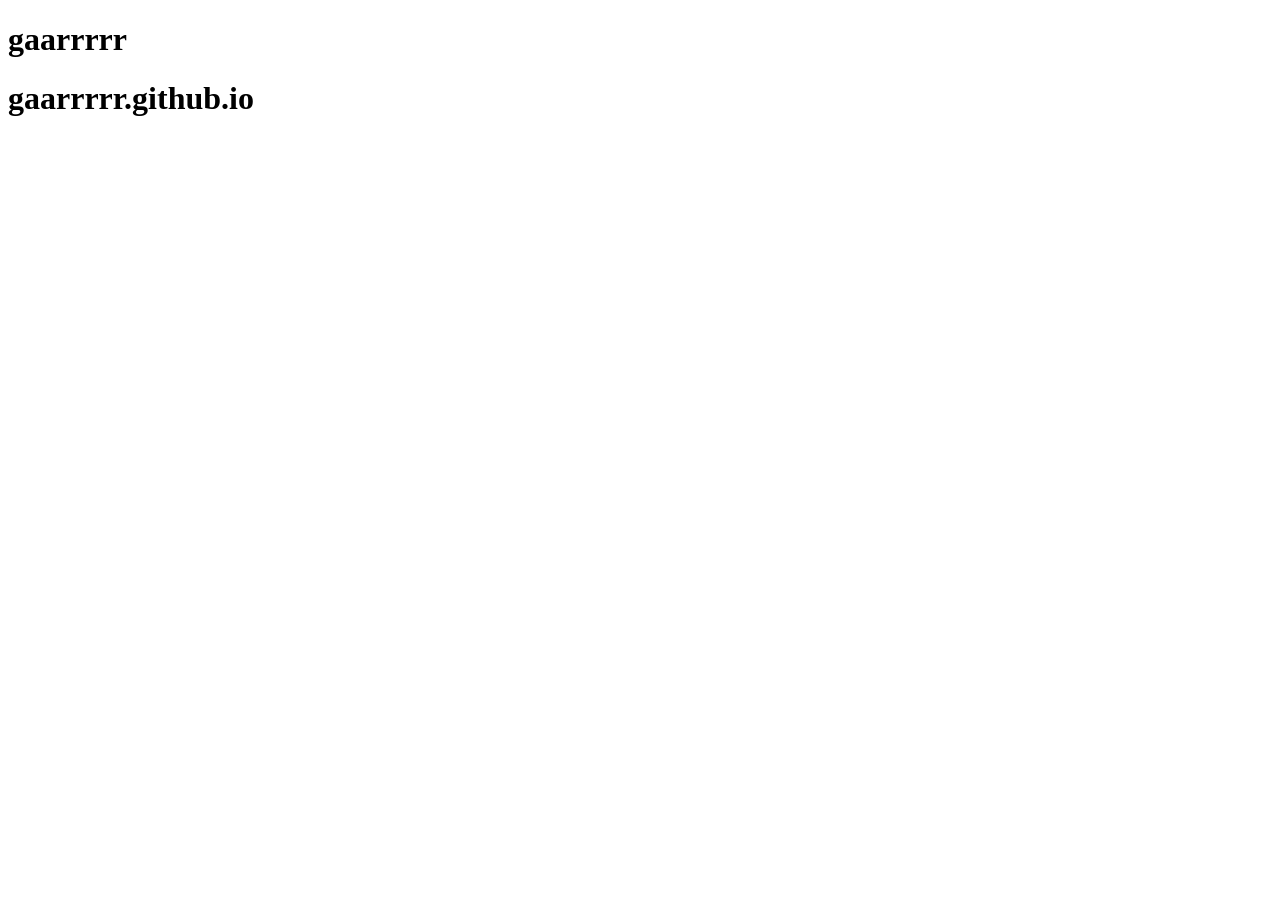
==== index.html @ 84e8e8a7 "First Commit" ====
<!DOCTYPE html>
<html lang="en">
<head>
    <meta charset="UTF-8">
    <meta name="viewport" content="width=device-width, initial-scale=1.0">
    <title>Document</title>
</head>
<body>
    <h1>gaarrrrr</h1>
    <h1>gaarrrrr.github.io</h1>
</body>
</html>
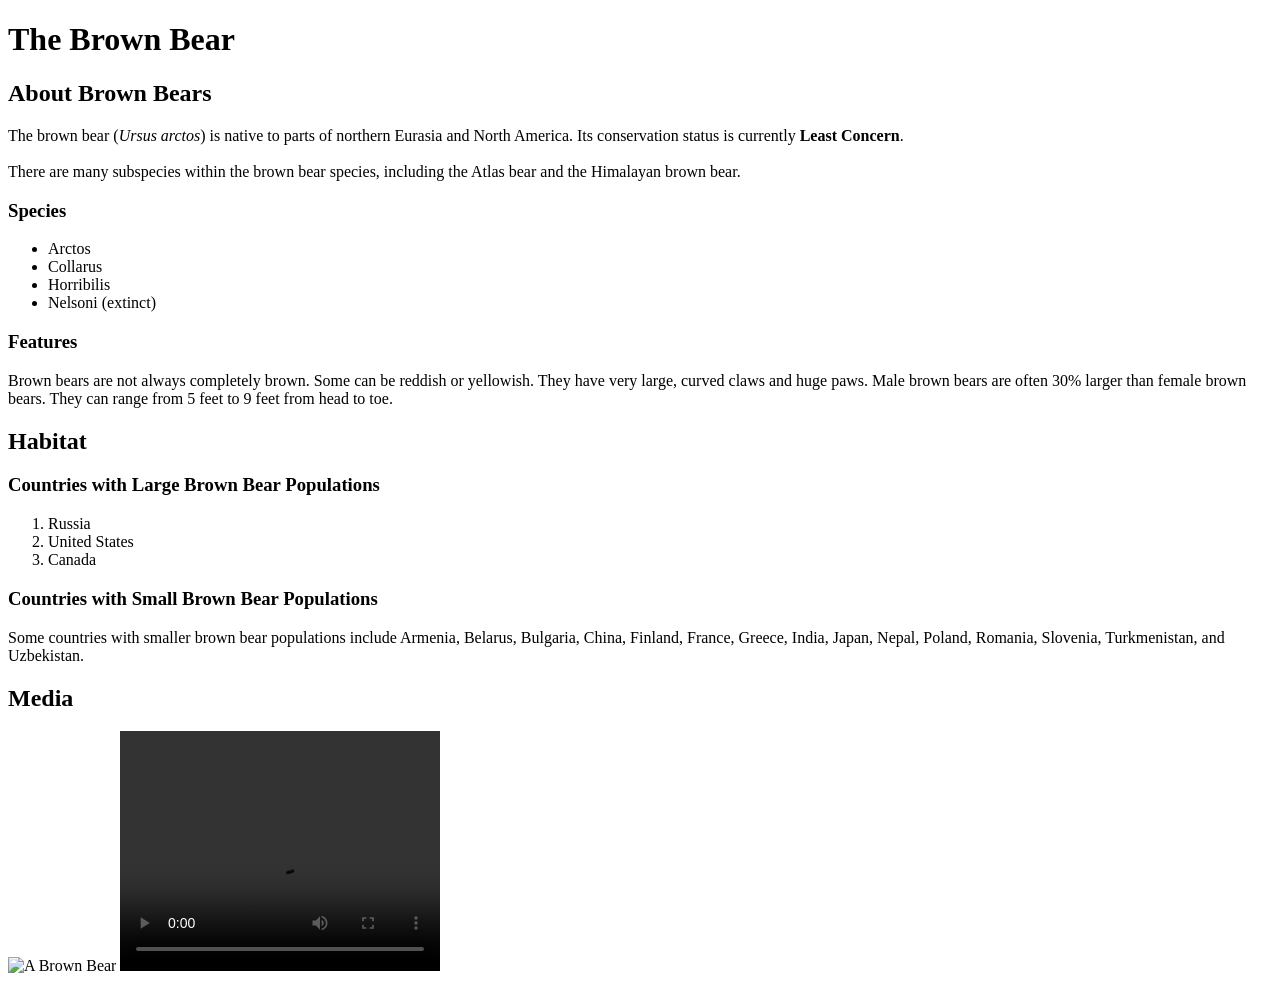
==== commit 22366f03: "Activity 1.1" ====
--- a/index.html
+++ b/index.html
@@ -6,7 +6,38 @@
     <title>Document</title>
 </head>
 <body>
-    <h1>gaarrrrr</h1>
-    <h1>gaarrrrr.github.io</h1>
+  <h1>The Brown Bear</h1>
+  <div id="introduction">
+    <h2>About Brown Bears</h2>
+    <p>The brown bear (<em>Ursus arctos</em>) is native to parts of northern Eurasia and North America. Its conservation status is currently <strong>Least Concern</strong>.<br /><br /> There are many subspecies within the brown bear species, including the Atlas bear and the Himalayan brown bear.</p>
+    <h3>Species</h3>
+    <ul>
+      <li>Arctos</li>
+      <li>Collarus</li>
+      <li>Horribilis</li>
+      <li>Nelsoni (extinct)</li>
+    </ul>
+    <h3>Features</h3>
+    <p>Brown bears are not always completely brown. Some can be reddish or yellowish. They have very large, curved claws and huge paws. Male brown bears are often 30% larger than female brown bears. They can range from 5 feet to 9 feet from head to toe.</p>
+  </div>
+  <div id="habitat">
+    <h2>Habitat</h2>
+    <h3>Countries with Large Brown Bear Populations</h3>
+    <ol>
+      <li>Russia</li>
+      <li>United States</li>
+      <li>Canada</li>
+    </ol>
+    <h3>Countries with Small Brown Bear Populations</h3>
+    <p>Some countries with smaller brown bear populations include Armenia, Belarus, Bulgaria, China, Finland, France, Greece, India, Japan, Nepal, Poland, Romania, Slovenia, Turkmenistan, and Uzbekistan.</p>
+  </div>
+  <div id="media">
+    <h2>Media</h2>
+    <img src="https://content.codecademy.com/courses/web-101/web101-image_brownbear.jpg" alt="A Brown Bear"/>
+    <video src="https://content.codecademy.com/courses/freelance-1/unit-1/lesson-2/htmlcss1-vid_brown-bear.mp4" width="320" height="240" controls>
+    Video not supported
+    </video>
+  </div>
 </body>
+
 </html>
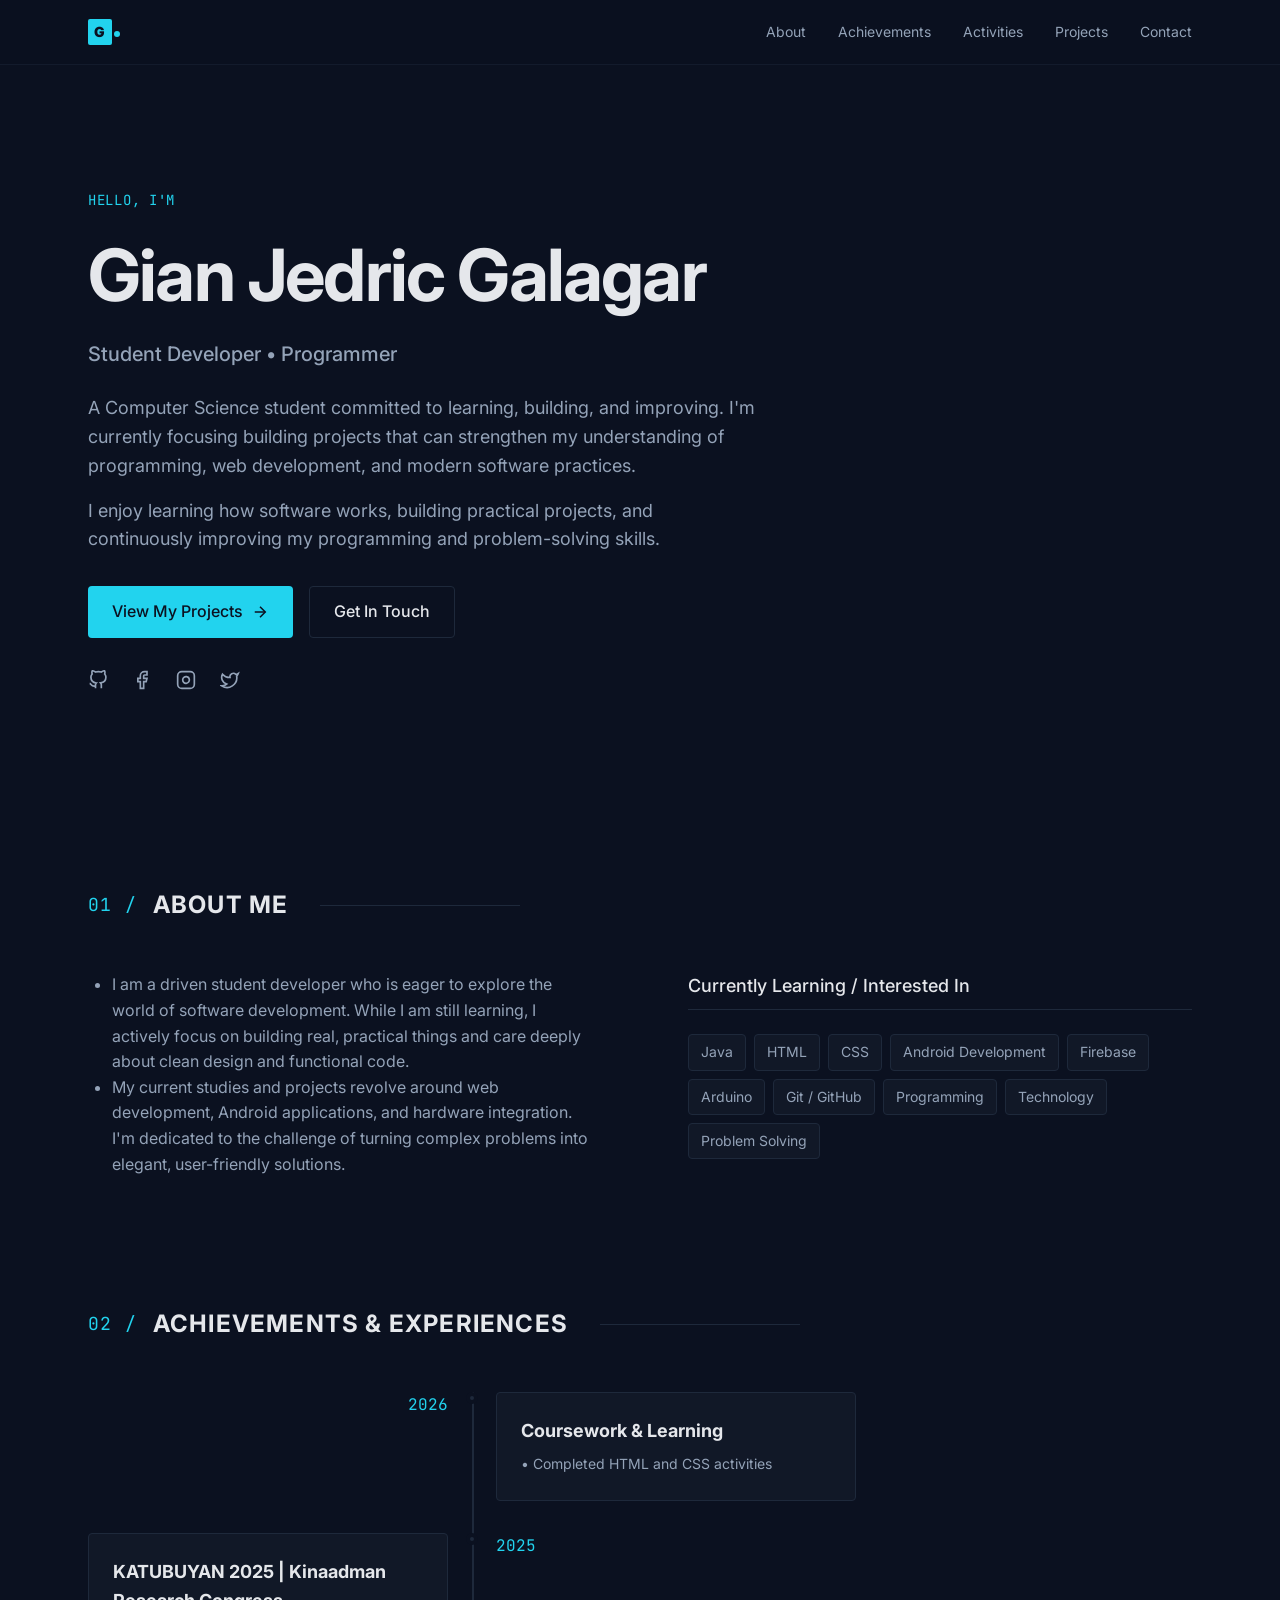
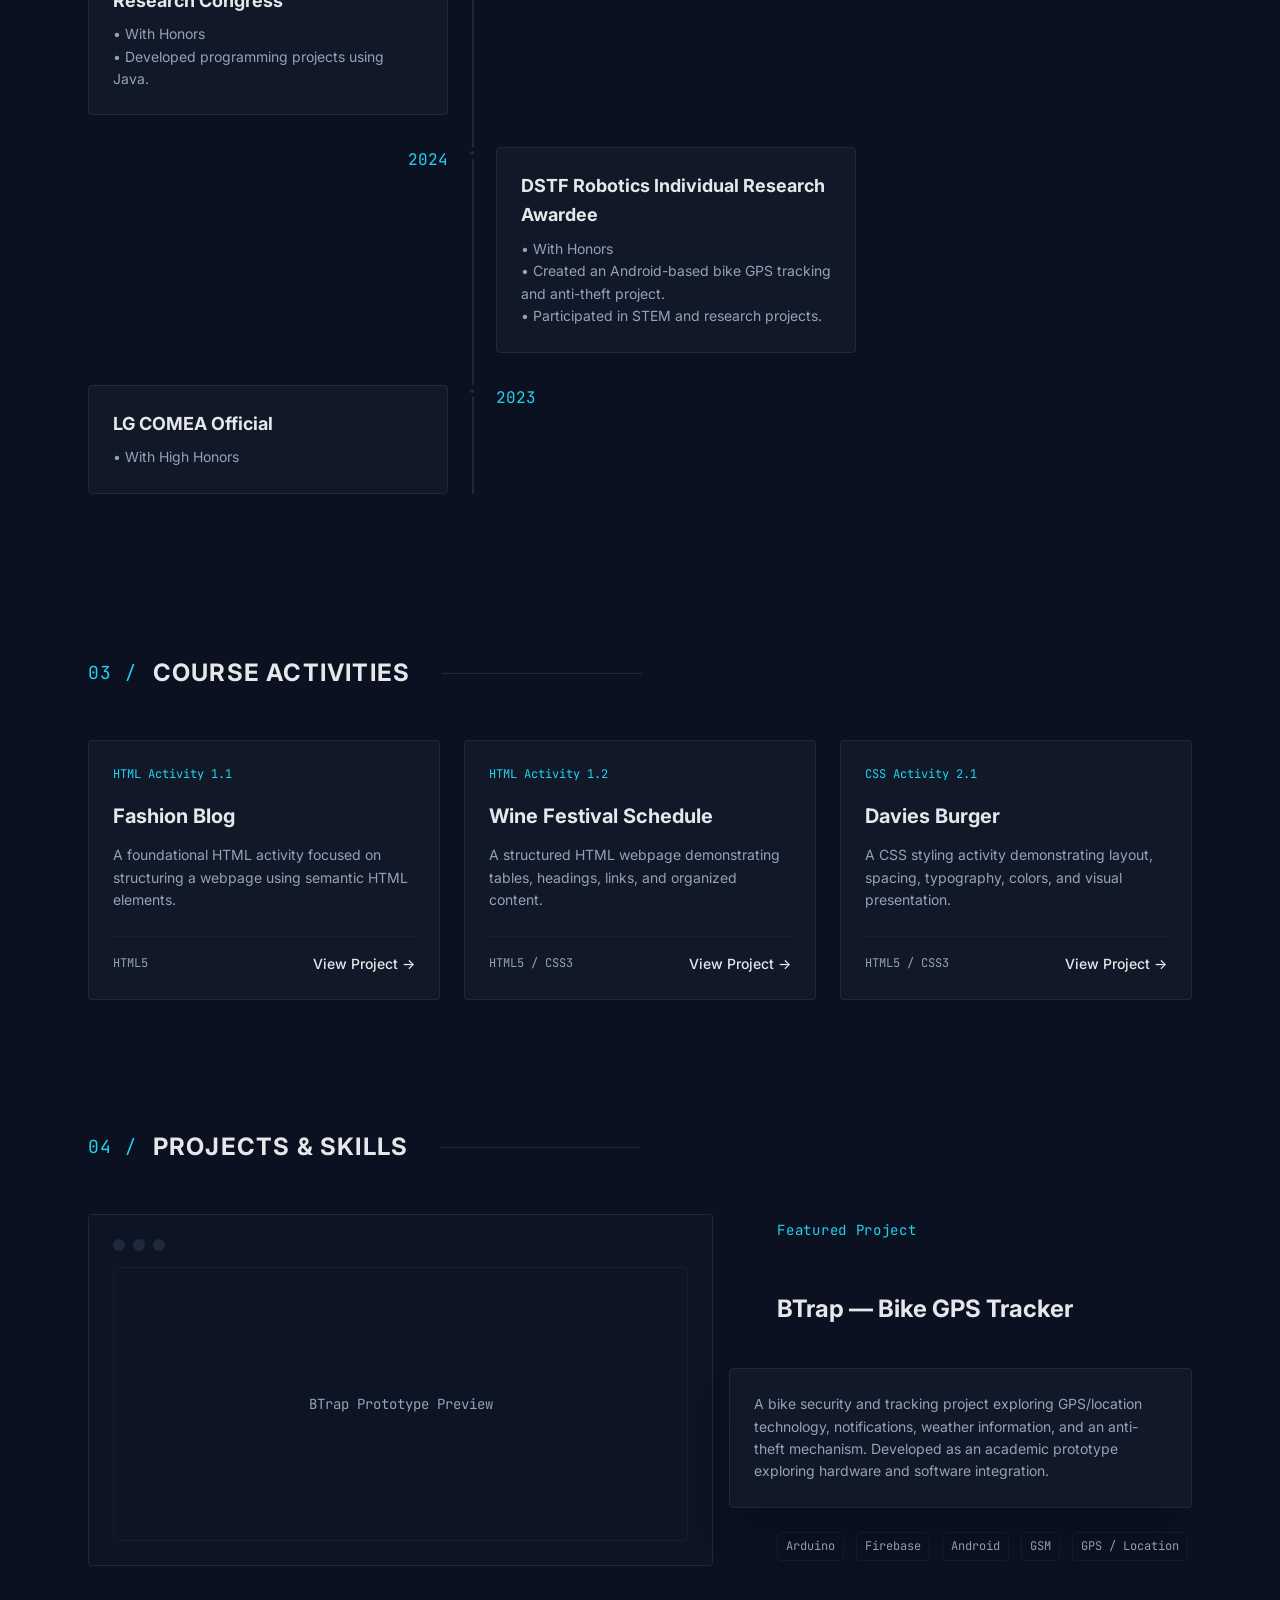
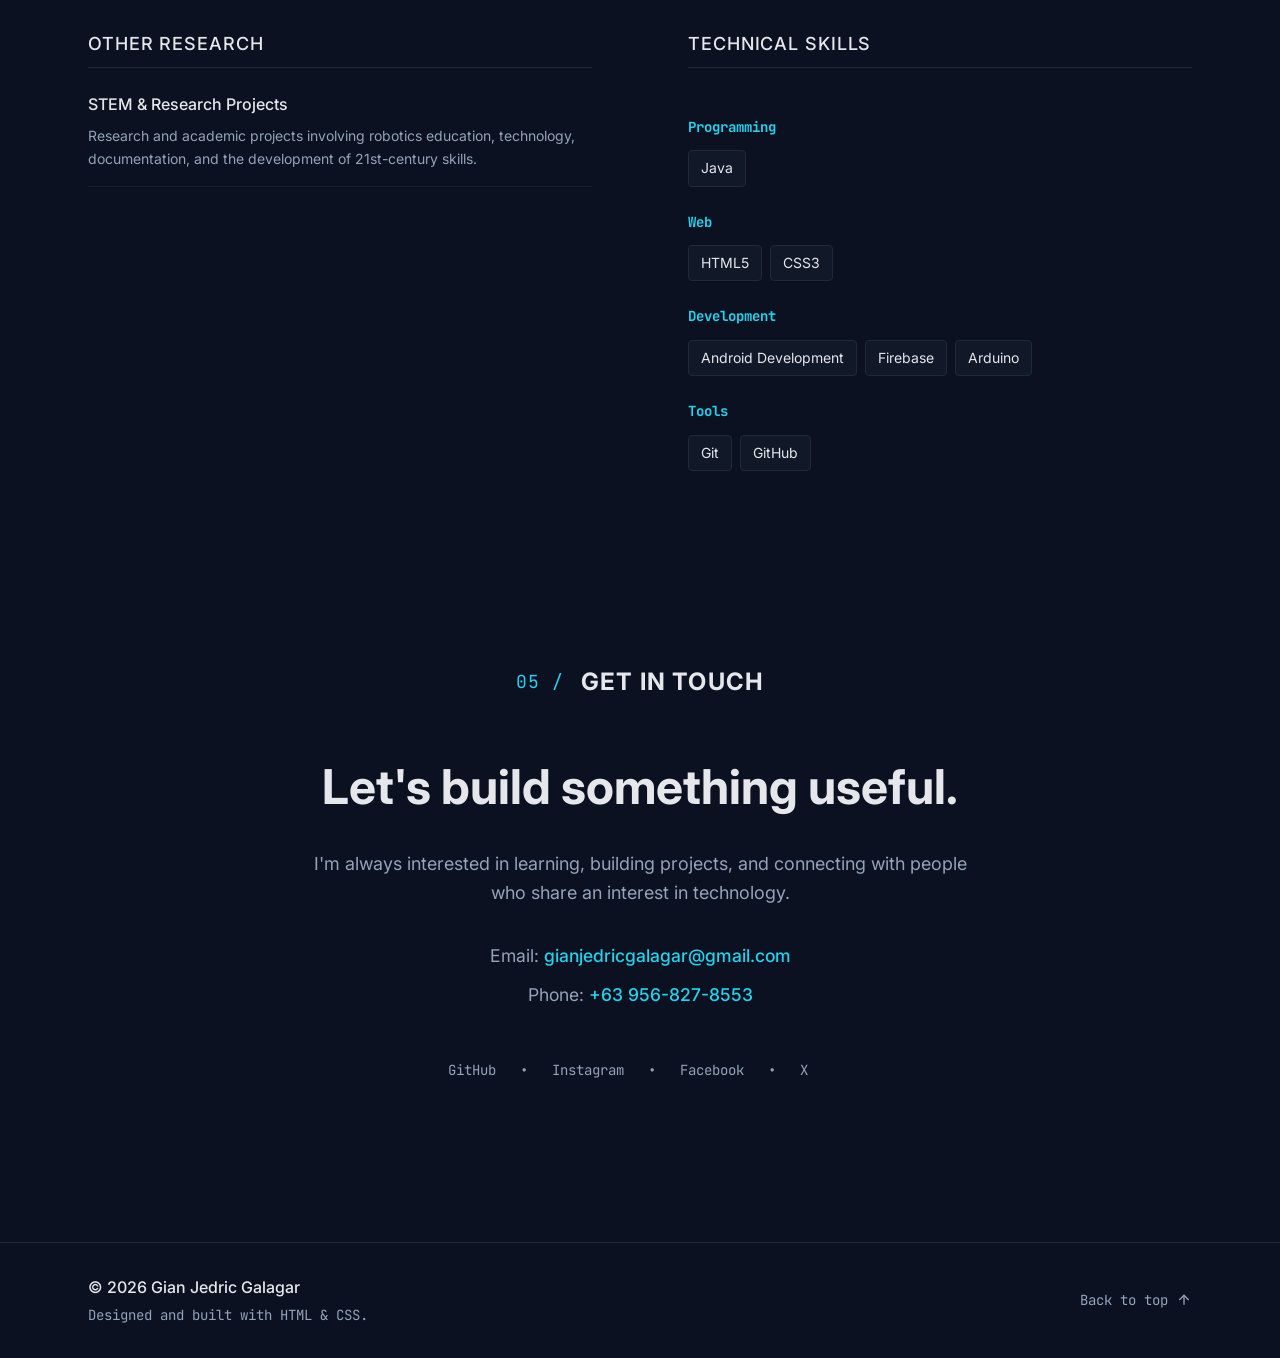
==== commit 24b0cf22: "Adjustments for the Portfolio" ====
--- a/index.html
+++ b/index.html
@@ -1,43 +1,282 @@
 <!DOCTYPE html>
 <html lang="en">
 <head>
-    <meta charset="UTF-8">
-    <meta name="viewport" content="width=device-width, initial-scale=1.0">
-    <title>Document</title>
+  <meta charset="UTF-8">
+  <meta name="viewport" content="width=device-width, initial-scale=1.0">
+  <title>Gian Jedric Galagar | Developer Portfolio</title>
+  <link rel="preconnect" href="https://fonts.googleapis.com">
+  <link rel="preconnect" href="https://fonts.gstatic.com" crossorigin>
+  <link href="https://fonts.googleapis.com/css2?family=Inter:wght@400;500;600;700&family=JetBrains+Mono:wght@400;500&display=swap" rel="stylesheet">
+  <link rel="stylesheet" href="style.css">
 </head>
 <body>
-  <h1>The Brown Bear</h1>
-  <div id="introduction">
-    <h2>About Brown Bears</h2>
-    <p>The brown bear (<em>Ursus arctos</em>) is native to parts of northern Eurasia and North America. Its conservation status is currently <strong>Least Concern</strong>.<br /><br /> There are many subspecies within the brown bear species, including the Atlas bear and the Himalayan brown bear.</p>
-    <h3>Species</h3>
-    <ul>
-      <li>Arctos</li>
-      <li>Collarus</li>
-      <li>Horribilis</li>
-      <li>Nelsoni (extinct)</li>
-    </ul>
-    <h3>Features</h3>
-    <p>Brown bears are not always completely brown. Some can be reddish or yellowish. They have very large, curved claws and huge paws. Male brown bears are often 30% larger than female brown bears. They can range from 5 feet to 9 feet from head to toe.</p>
-  </div>
-  <div id="habitat">
-    <h2>Habitat</h2>
-    <h3>Countries with Large Brown Bear Populations</h3>
-    <ol>
-      <li>Russia</li>
-      <li>United States</li>
-      <li>Canada</li>
-    </ol>
-    <h3>Countries with Small Brown Bear Populations</h3>
-    <p>Some countries with smaller brown bear populations include Armenia, Belarus, Bulgaria, China, Finland, France, Greece, India, Japan, Nepal, Poland, Romania, Slovenia, Turkmenistan, and Uzbekistan.</p>
-  </div>
-  <div id="media">
-    <h2>Media</h2>
-    <img src="https://content.codecademy.com/courses/web-101/web101-image_brownbear.jpg" alt="A Brown Bear"/>
-    <video src="https://content.codecademy.com/courses/freelance-1/unit-1/lesson-2/htmlcss1-vid_brown-bear.mp4" width="320" height="240" controls>
-    Video not supported
-    </video>
-  </div>
+
+  <!-- Navigation -->
+  <header class="navbar">
+    <div class="container nav-container">
+      <a href="#" class="logo">
+        <span class="logo-g">G</span>
+        <span class="logo-dot"></span>
+      </a>
+      
+      <nav class="desktop-nav">
+        <a href="#about">About</a>
+        <a href="#achievements">Achievements</a>
+        <a href="#activities">Activities</a>
+        <a href="#projects">Projects</a>
+        <a href="#contact">Contact</a>
+      </nav>
+
+      <button class="mobile-toggle" aria-label="Toggle Menu">
+        <svg width="24" height="24" viewBox="0 0 24 24" fill="none" stroke="currentColor" stroke-width="2" stroke-linecap="round" stroke-linejoin="round"><line x1="4" y1="12" x2="20" y2="12"></line><line x1="4" y1="6" x2="20" y2="6"></line><line x1="4" y1="18" x2="20" y2="18"></line></svg>
+      </button>
+    </div>
+  </header>
+
+  <main class="container main-content">
+    
+    <!-- Hero Section -->
+    <section id="hero" class="hero">
+      <div class="hero-content">
+        <p class="accent-label">HELLO, I'M</p>
+        <h1 class="hero-title">Gian Jedric Galagar</h1>
+        <h2 class="hero-subtitle">Student Developer • Programmer</h2>
+        
+        <div class="hero-text">
+          <p>A Computer Science student committed to learning, building, and improving. I'm currently focusing building projects that can strengthen my understanding of programming, web development, and modern software practices.</p>
+          <p>I enjoy learning how software works, building practical projects, and continuously improving my programming and problem-solving skills.</p>
+        </div>
+        
+        <div class="hero-actions">
+          <a href="#projects" class="btn btn-primary">
+            View My Projects
+            <svg width="18" height="18" viewBox="0 0 24 24" fill="none" stroke="currentColor" stroke-width="2"><line x1="5" y1="12" x2="19" y2="12"></line><polyline points="12 5 19 12 12 19"></polyline></svg>
+          </a>
+          <a href="#contact" class="btn btn-secondary">Get In Touch</a>
+        </div>
+
+        <div class="social-links">
+          <a href="https://github.com/gaarrrrr" target="_blank" aria-label="GitHub"><svg width="20" height="20" viewBox="0 0 24 24" fill="none" stroke="currentColor" stroke-width="2"><path d="M9 19c-5 1.5-5-2.5-7-3m14 6v-3.87a3.37 3.37 0 0 0-.94-2.61c3.14-.35 6.44-1.54 6.44-7A5.44 5.44 0 0 0 20 4.77 5.07 5.07 0 0 0 19.91 1S18.73.65 16 2.48a13.38 13.38 0 0 0-7 0C6.27.65 5.09 1 5.09 1A5.07 5.07 0 0 0 5 4.77a5.44 5.44 0 0 0-1.5 3.78c0 5.42 3.3 6.61 6.44 7A3.37 3.37 0 0 0 9 18.13V22"></path></svg></a>
+          <a href="https://www.facebook.com/Gagar0817/" target="_blank" aria-label="Facebook"><svg width="20" height="20" viewBox="0 0 24 24" fill="none" stroke="currentColor" stroke-width="2"><path d="M18 2h-3a5 5 0 0 0-5 5v3H7v4h3v8h4v-8h3l1-4h-4V7a1 1 0 0 1 1-1h3z"></path></svg></a>
+          <a href="https://www.instagram.com/gi.koipof/" target="_blank" aria-label="Instagram"><svg width="20" height="20" viewBox="0 0 24 24" fill="none" stroke="currentColor" stroke-width="2"><rect x="2" y="2" width="20" height="20" rx="5" ry="5"></rect><path d="M16 11.37A4 4 0 1 1 12.63 8 4 4 0 0 1 16 11.37z"></path><line x1="17.5" y1="6.5" x2="17.51" y2="6.5"></line></svg></a>
+          <a href="https://x.com/gi_koipof" target="_blank" aria-label="X (Twitter)"><svg width="20" height="20" viewBox="0 0 24 24" fill="none" stroke="currentColor" stroke-width="2"><path d="M22 4s-.7 2.1-2 3.4c1.6 10-9.4 17.3-18 11.6 2.2.1 4.4-.6 6-2C3 15.5.5 9.6 3 5c2.2 2.6 5.6 4.1 9 4-.9-4.2 4-6.6 7-3.8 1.1 0 3-1.2 3-1.2z"></path></svg></a>
+        </div>
+      </div>
+    </section>
+
+    <!-- About Me -->
+    <section id="about" class="section">
+      <div class="section-header">
+        <h2><span class="section-num">01 /</span> ABOUT ME</h2>
+        <div class="section-line"></div>
+      </div>
+      
+      <div class="about-grid">
+        <div class="about-text">
+          <ul>
+            <li>I am a driven student developer who is eager to explore the world of software development. While I am still learning, I actively focus on building real, practical things and care deeply about clean design and functional code.</li>
+            <li>My current studies and projects revolve around web development, Android applications, and hardware integration. I'm dedicated to the challenge of turning complex problems into elegant, user-friendly solutions.</li>
+          </ul>
+        </div>
+        
+        <div class="about-skills">
+          <h3>Currently Learning / Interested In</h3>
+          <div class="tags-container">
+            <span class="tag">Java</span>
+            <span class="tag">HTML</span>
+            <span class="tag">CSS</span>
+            <span class="tag">Android Development</span>
+            <span class="tag">Firebase</span>
+            <span class="tag">Arduino</span>
+            <span class="tag">Git / GitHub</span>
+            <span class="tag">Programming</span>
+            <span class="tag">Technology</span>
+            <span class="tag">Problem Solving</span>
+          </div>
+        </div>
+      </div>
+    </section>
+
+    <!-- Achievements & Experiences -->
+    <section id="achievements" class="section">
+      <div class="section-header">
+        <h2><span class="section-num">02 /</span> ACHIEVEMENTS & EXPERIENCES</h2>
+        <div class="section-line"></div>
+      </div>
+
+      <div class="timeline">
+        <div class="timeline-item">
+          <div class="timeline-year">2026</div>
+          <div class="timeline-marker"></div>
+          <div class="timeline-content">
+            <span class="mobile-year">2026</span>
+            <h3>Coursework & Learning</h3>
+            <p>• Completed HTML and CSS activities</p>
+          </div>
+        </div>
+        <div class="timeline-item">
+          <div class="timeline-year">2025</div>
+          <div class="timeline-marker"></div>
+          <div class="timeline-content">
+            <span class="mobile-year">2025</span>
+            <h3>KATUBUYAN 2025 | Kinaadman Research Congress</h3>
+            <p>• With Honors<br>• Developed programming projects using Java.</p>
+          </div>
+        </div>
+        <div class="timeline-item">
+          <div class="timeline-year">2024</div>
+          <div class="timeline-marker"></div>
+          <div class="timeline-content">
+            <span class="mobile-year">2024</span>
+            <h3>DSTF Robotics Individual Research Awardee</h3>
+            <p>• With Honors<br>• Created an Android-based bike GPS tracking and anti-theft project.<br>• Participated in STEM and research projects.</p>
+          </div>
+        </div>
+        <div class="timeline-item">
+          <div class="timeline-year">2023</div>
+          <div class="timeline-marker"></div>
+          <div class="timeline-content">
+            <span class="mobile-year">2023</span>
+            <h3>LG COMEA Official</h3>
+            <p>• With High Honors</p>
+          </div>
+        </div>
+      </div>
+    </section>
+
+    <!-- Course Activities -->
+    <section id="activities" class="section">
+      <div class="section-header">
+        <h2><span class="section-num">03 /</span> COURSE ACTIVITIES</h2>
+        <div class="section-line"></div>
+      </div>
+
+      <div class="activities-grid">
+        <a href="https://gaarrrrr.github.io/Prelim/Activity1.1/index.html" target="_blank" class="card activity-card">
+          <div class="card-number">HTML Activity 1.1</div>
+          <h3 class="card-title">Fashion Blog <svg width="18" height="18" viewBox="0 0 24 24" fill="none" stroke="currentColor" stroke-width="2"><line x1="7" y1="17" x2="17" y2="7"></line><polyline points="7 7 17 7 17 17"></polyline></svg></h3>
+          <p class="card-desc">A foundational HTML activity focused on structuring a webpage using semantic HTML elements.</p>
+          <div class="card-footer">
+            <span class="tech-label">HTML5</span>
+            <span class="view-link">View Project →</span>
+          </div>
+        </a>
+        <a href="https://gaarrrrr.github.io/Activity1.1/Wine/" target="_blank" class="card activity-card">
+          <div class="card-number">HTML Activity 1.2</div>
+          <h3 class="card-title">Wine Festival Schedule <svg width="18" height="18" viewBox="0 0 24 24" fill="none" stroke="currentColor" stroke-width="2"><line x1="7" y1="17" x2="17" y2="7"></line><polyline points="7 7 17 7 17 17"></polyline></svg></h3>
+          <p class="card-desc">A structured HTML webpage demonstrating tables, headings, links, and organized content.</p>
+          <div class="card-footer">
+            <span class="tech-label">HTML5 / CSS3</span>
+            <span class="view-link">View Project →</span>
+          </div>
+        </a>
+        <a href="https://gaarrrrr.github.io/Activity2.1/Davies-Burger/" target="_blank" class="card activity-card">
+          <div class="card-number">CSS Activity 2.1</div>
+          <h3 class="card-title">Davies Burger <svg width="18" height="18" viewBox="0 0 24 24" fill="none" stroke="currentColor" stroke-width="2"><line x1="7" y1="17" x2="17" y2="7"></line><polyline points="7 7 17 7 17 17"></polyline></svg></h3>
+          <p class="card-desc">A CSS styling activity demonstrating layout, spacing, typography, colors, and visual presentation.</p>
+          <div class="card-footer">
+            <span class="tech-label">HTML5 / CSS3</span>
+            <span class="view-link">View Project →</span>
+          </div>
+        </a>
+      </div>
+    </section>
+
+    <!-- Projects & Skills -->
+    <section id="projects" class="section">
+      <div class="section-header">
+        <h2><span class="section-num">04 /</span> PROJECTS & SKILLS</h2>
+        <div class="section-line"></div>
+      </div>
+
+      <div class="featured-project">
+        <div class="featured-preview">
+          <div class="wireframe">
+            <div class="dots"><div class="dot"></div><div class="dot"></div><div class="dot"></div></div>
+            <div class="wireframe-content">BTrap Prototype Preview</div>
+          </div>
+        </div>
+        <div class="featured-info">
+          <p class="accent-label">Featured Project</p>
+          <h3 class="featured-title">BTrap — Bike GPS Tracker</h3>
+          <div class="featured-desc">
+            <p>A bike security and tracking project exploring GPS/location technology, notifications, weather information, and an anti-theft mechanism. Developed as an academic prototype exploring hardware and software integration.</p>
+          </div>
+          <div class="tech-tags">
+            <span class="tech-tag">Arduino</span>
+            <span class="tech-tag">Firebase</span>
+            <span class="tech-tag">Android</span>
+            <span class="tech-tag">GSM</span>
+            <span class="tech-tag">GPS / Location</span>
+          </div>
+        </div>
+      </div>
+
+      <div class="split-section">
+        <div class="other-research">
+          <h3>Other Research</h3>
+          <a href="#" class="research-link">
+            <h4>STEM & Research Projects <svg width="16" height="16" viewBox="0 0 24 24" fill="none" stroke="currentColor" stroke-width="2"><line x1="7" y1="17" x2="17" y2="7"></line><polyline points="7 7 17 7 17 17"></polyline></svg></h4>
+            <p>Research and academic projects involving robotics education, technology, documentation, and the development of 21st-century skills.</p>
+          </a>
+        </div>
+        
+        <div class="technical-skills">
+          <h3 class="skills-heading">TECHNICAL SKILLS</h3>
+          <div class="skill-category">
+            <h4>Programming</h4>
+            <div class="tags-container"><span class="tag">Java</span></div>
+          </div>
+          <div class="skill-category">
+            <h4>Web</h4>
+            <div class="tags-container"><span class="tag">HTML5</span><span class="tag">CSS3</span></div>
+          </div>
+          <div class="skill-category">
+            <h4>Development</h4>
+            <div class="tags-container"><span class="tag">Android Development</span><span class="tag">Firebase</span><span class="tag">Arduino</span></div>
+          </div>
+          <div class="skill-category">
+            <h4>Tools</h4>
+            <div class="tags-container"><span class="tag">Git</span><span class="tag">GitHub</span></div>
+          </div>
+        </div>
+      </div>
+    </section>
+
+    <!-- Contact -->
+    <section id="contact" class="section contact-section">
+      <div class="section-header center">
+        <h2><span class="section-num">05 /</span> GET IN TOUCH</h2>
+      </div>
+      <h2 class="contact-title">Let's build something useful.</h2>
+      <p class="contact-desc">I'm always interested in learning, building projects, and connecting with people who share an interest in technology.</p>
+      
+      <div class="contact-details" style="margin: 20px 0; text-align: center; font-size: 1.1rem; line-height: 1.8;">
+        <p>Email: <a style="color: var(--accent); text-decoration: none;">gianjedricgalagar@gmail.com</a></p>
+        <p>Phone: <a style="color: var(--accent); text-decoration: none;">+63 956-827-8553</a></p>
+      </div>
+      
+      <div class="contact-links">
+        <a href="https://github.com/gaarrrrr" target="_blank" >GitHub</a> <span>•</span>
+        <a href="https://www.instagram.com/gi.koipof/" target="_blank" >Instagram</a> <span>•</span>
+        <a href="https://www.facebook.com/Gagar0817/" target="_blank">Facebook</a> <span>•</span>
+        <a href="https://x.com/gi_koipof/" target="_blank" >X</a> <span></span>
+      </div>
+    </section>
+  </main>
+
+  <footer class="footer">
+    <div class="container footer-container">
+      <div class="footer-copy">
+        <p class="copy-primary">© 2026 Gian Jedric Galagar</p>
+        <p class="copy-secondary">Designed and built with HTML & CSS.</p>
+      </div>
+      <a href="#" class="back-to-top">
+        Back to top
+        <svg width="16" height="16" viewBox="0 0 24 24" fill="none" stroke="currentColor" stroke-width="2"><line x1="7" y1="17" x2="17" y2="7"></line><polyline points="7 7 17 7 17 17"></polyline></svg>
+      </a>
+    </div>
+  </footer>
+
 </body>
-
 </html>
--- a/style.css
+++ b/style.css
@@ -0,0 +1,825 @@
+:root {
+  --bg: #0B1120;
+  --fg: #E5E7EB;
+  --card: #111827;
+  --muted: #111827;
+  --muted-fg: #94A3B8;
+  --accent: #22D3EE;
+  --accent-hover: #38BDF8;
+  --border: #1E293B;
+  
+  --font-sans: 'Inter', system-ui, -apple-system, sans-serif;
+  --font-mono: 'JetBrains Mono', ui-monospace, monospace;
+}
+
+/* Reset & Base Styles */
+* {
+  margin: 0;
+  padding: 0;
+  box-sizing: border-box;
+}
+
+html {
+  scroll-behavior: smooth;
+}
+
+body {
+  background-color: var(--bg);
+  color: var(--fg);
+  font-family: var(--font-sans);
+  line-height: 1.6;
+  -webkit-font-smoothing: antialiased;
+}
+
+a {
+  text-decoration: none;
+  color: inherit;
+  transition: all 0.2s ease;
+}
+
+ul {
+  list-style-type: disc;
+  margin-left: 1.5rem;
+}
+
+/* Layout Container */
+.container {
+  max-width: 1152px; /* ~72rem */
+  margin: 0 auto;
+  padding: 0 1.5rem;
+}
+
+/* Navigation */
+.navbar {
+  position: fixed;
+  top: 0;
+  width: 100%;
+  z-index: 50;
+  background-color: rgba(11, 17, 32, 0.9);
+  backdrop-filter: blur(4px);
+  border-bottom: 1px solid rgba(30, 41, 59, 0.5);
+}
+
+.nav-container {
+  height: 4rem;
+  display: flex;
+  align-items: center;
+  justify-content: space-between;
+}
+
+.logo {
+  display: flex;
+  align-items: baseline;
+  gap: 2px;
+}
+
+.logo-g {
+  background-color: var(--accent);
+  color: var(--bg);
+  padding: 2px 6px;
+  border-radius: 2px;
+  font-weight: 900;
+  font-size: 0.875rem;
+  text-transform: uppercase;
+  letter-spacing: 0.05em;
+  transition: transform 0.2s;
+}
+
+.logo:hover .logo-g {
+  transform: rotate(-6deg);
+}
+
+.logo-dot {
+  width: 6px;
+  height: 6px;
+  background-color: var(--accent);
+  border-radius: 50%;
+  margin-bottom: 4px;
+}
+
+.desktop-nav {
+  display: none;
+  gap: 2rem;
+}
+
+.desktop-nav a {
+  font-size: 0.875rem;
+  color: var(--muted-fg);
+}
+
+.desktop-nav a:hover {
+  color: var(--accent);
+}
+
+.mobile-toggle {
+  background: none;
+  border: none;
+  color: var(--muted-fg);
+  cursor: pointer;
+  display: block;
+}
+
+/* Main Content Spacing */
+.main-content {
+  padding-top: 8rem;
+  padding-bottom: 6rem;
+  display: flex;
+  flex-direction: column;
+  gap: 8rem;
+}
+
+/* Typography */
+.accent-label {
+  color: var(--accent);
+  font-family: var(--font-mono);
+  font-size: 0.875rem;
+  letter-spacing: 0.05em;
+  margin-bottom: 1.5rem;
+}
+
+/* Hero Section */
+.hero {
+  min-height: 70vh;
+  display: flex;
+  flex-direction: column;
+  justify-content: center;
+}
+
+.hero-content {
+  max-width: 48rem;
+}
+
+.hero-title {
+  font-size: 3rem;
+  font-weight: 700;
+  line-height: 1.1;
+  letter-spacing: -0.025em;
+  margin-bottom: 1.5rem;
+}
+
+.hero-subtitle {
+  font-size: 1.25rem;
+  color: var(--muted-fg);
+  font-weight: 500;
+  margin-bottom: 1.5rem;
+}
+
+.hero-text {
+  color: var(--muted-fg);
+  font-size: 1.125rem;
+  max-width: 42rem;
+  margin-bottom: 2rem;
+}
+
+.hero-text p {
+  margin-bottom: 1rem;
+}
+
+/* Buttons */
+.hero-actions {
+  display: flex;
+  flex-wrap: wrap;
+  gap: 1rem;
+  margin-bottom: 2rem;
+}
+
+.btn {
+  display: inline-flex;
+  align-items: center;
+  gap: 0.5rem;
+  padding: 0.75rem 1.5rem;
+  border-radius: 0.25rem;
+  font-weight: 500;
+  font-size: 1rem;
+  cursor: pointer;
+}
+
+.btn-primary {
+  background-color: var(--accent);
+  color: var(--bg);
+}
+
+.btn-primary:hover {
+  background-color: var(--accent-hover);
+}
+
+.btn-secondary {
+  background-color: transparent;
+  color: var(--fg);
+  border: 1px solid var(--border);
+}
+
+.btn-secondary:hover {
+  border-color: var(--accent);
+  color: var(--accent);
+}
+
+.social-links {
+  display: flex;
+  gap: 1.5rem;
+  color: var(--muted-fg);
+}
+
+.social-links a:hover {
+  color: var(--accent);
+}
+
+/* Sections */
+.section {
+  scroll-margin-top: 6rem;
+}
+
+.section-header {
+  display: flex;
+  align-items: center;
+  gap: 1rem;
+  margin-bottom: 3rem;
+}
+
+.section-header h2 {
+  font-size: 1.5rem;
+  font-weight: 700;
+  text-transform: uppercase;
+  letter-spacing: 0.05em;
+  display: flex;
+  align-items: center;
+  gap: 1rem;
+}
+
+.section-num {
+  font-family: var(--font-mono);
+  color: var(--accent);
+  font-size: 1.125rem;
+  font-weight: 400;
+}
+
+.section-line {
+  flex-grow: 1;
+  height: 1px;
+  background-color: var(--border);
+  max-width: 200px;
+  margin-left: 1rem;
+}
+
+.section-header.center {
+  justify-content: center;
+}
+
+/* About Grid */
+.about-grid {
+  display: grid;
+  gap: 3rem;
+}
+
+.about-text {
+  color: var(--muted-fg);
+}
+
+.about-skills h3 {
+  font-size: 1.125rem;
+  font-weight: 500;
+  border-bottom: 1px solid var(--border);
+  padding-bottom: 0.5rem;
+  margin-bottom: 1.5rem;
+}
+
+.tags-container {
+  display: flex;
+  flex-wrap: wrap;
+  gap: 0.5rem;
+}
+
+.tag {
+  padding: 0.375rem 0.75rem;
+  font-size: 0.875rem;
+  background-color: var(--card);
+  border: 1px solid var(--border);
+  border-radius: 0.25rem;
+  color: var(--muted-fg);
+}
+
+/* Timeline */
+.timeline {
+  max-width: 48rem;
+  position: relative;
+}
+
+.timeline::before {
+  content: '';
+  position: absolute;
+  top: 0;
+  bottom: 0;
+  left: 1.25rem;
+  width: 2px;
+  background-color: var(--border);
+}
+
+.timeline-item {
+  position: relative;
+  display: flex;
+  flex-direction: column;
+  gap: 1.5rem;
+  margin-bottom: 2rem;
+}
+
+.timeline-year {
+  display: none;
+  font-family: var(--font-mono);
+  color: var(--accent);
+  width: calc(50% - 1.5rem);
+  text-align: right;
+}
+
+.mobile-year {
+  display: block;
+  font-family: var(--font-mono);
+  color: var(--accent);
+  font-size: 0.875rem;
+  margin-bottom: 0.5rem;
+}
+
+.timeline-marker {
+  position: absolute;
+  left: 1.25rem;
+  transform: translateX(-50%);
+  width: 12px;
+  height: 12px;
+  background-color: var(--border);
+  border: 4px solid var(--bg);
+  border-radius: 50%;
+  transition: background-color 0.2s;
+  z-index: 10;
+}
+
+.timeline-item:hover .timeline-marker {
+  background-color: var(--accent);
+}
+
+.timeline-content {
+  margin-left: 3rem;
+  background-color: var(--card);
+  border: 1px solid var(--border);
+  border-radius: 0.25rem;
+  padding: 1.5rem;
+  transition: border-color 0.2s;
+}
+
+.timeline-item:hover .timeline-content {
+  border-color: rgba(34, 211, 238, 0.5); /* Accent color with opacity */
+}
+
+.timeline-content h3 {
+  font-size: 1.125rem;
+  margin-bottom: 0.5rem;
+}
+
+.timeline-content p {
+  color: var(--muted-fg);
+  font-size: 0.875rem;
+}
+
+/* Cards Grid */
+.activities-grid {
+  display: grid;
+  gap: 1.5rem;
+}
+
+.card {
+  display: flex;
+  flex-direction: column;
+  background-color: var(--card);
+  border: 1px solid var(--border);
+  padding: 1.5rem;
+  border-radius: 0.25rem;
+}
+
+.card:hover {
+  border-color: var(--accent);
+}
+
+.card-number {
+  font-family: var(--font-mono);
+  color: var(--accent);
+  font-size: 0.75rem;
+  margin-bottom: 1rem;
+}
+
+.card-title {
+  font-size: 1.25rem;
+  margin-bottom: 0.75rem;
+  display: flex;
+  align-items: center;
+  gap: 0.5rem;
+}
+
+.card-title svg {
+  opacity: 0;
+  transform: translate(-8px, 8px);
+  transition: all 0.2s;
+}
+
+.card:hover .card-title {
+  color: var(--accent);
+}
+
+.card:hover .card-title svg {
+  opacity: 1;
+  transform: translate(0, 0);
+}
+
+.card-desc {
+  color: var(--muted-fg);
+  font-size: 0.875rem;
+  margin-bottom: 1.5rem;
+  flex-grow: 1;
+}
+
+.card-footer {
+  border-top: 1px solid rgba(30, 41, 59, 0.5);
+  padding-top: 1rem;
+  display: flex;
+  justify-content: space-between;
+  align-items: center;
+}
+
+.tech-label {
+  font-family: var(--font-mono);
+  font-size: 0.75rem;
+  color: var(--muted-fg);
+}
+
+.view-link {
+  font-size: 0.875rem;
+  font-weight: 500;
+}
+
+.card:hover .view-link {
+  color: var(--accent);
+}
+
+/* Featured Project */
+.featured-project {
+  display: grid;
+  gap: 2rem;
+  align-items: center;
+  margin-bottom: 4rem;
+}
+
+.featured-preview {
+  background-color: var(--card);
+  border: 1px solid var(--border);
+  border-radius: 0.25rem;
+  aspect-ratio: 16/9;
+  display: flex;
+  align-items: center;
+  justify-content: center;
+  position: relative;
+  overflow: hidden;
+  transition: border-color 0.2s;
+}
+
+.featured-project:hover .featured-preview {
+  border-color: rgba(34, 211, 238, 0.5);
+}
+
+.wireframe {
+  position: absolute;
+  top: 0;
+  left: 0;
+  right: 0;
+  bottom: 0;
+  background-color: rgba(11, 17, 32, 0.5);
+  display: flex;
+  flex-direction: column;
+  padding: 1.5rem;
+}
+
+.dots {
+  display: flex;
+  gap: 0.5rem;
+  margin-bottom: 1rem;
+}
+
+.dot {
+  width: 12px;
+  height: 12px;
+  background-color: var(--border);
+  border-radius: 50%;
+}
+
+.wireframe-content {
+  flex-grow: 1;
+  border: 1px solid rgba(30, 41, 59, 0.5);
+  border-radius: 0.25rem;
+  display: flex;
+  align-items: center;
+  justify-content: center;
+  color: var(--muted-fg);
+  font-family: var(--font-mono);
+  font-size: 0.875rem;
+}
+
+.featured-info {
+  display: flex;
+  flex-direction: column;
+  gap: 1.5rem;
+}
+
+.featured-title {
+  font-size: 1.5rem;
+  font-weight: 700;
+  margin-bottom: 1rem;
+}
+
+.featured-desc {
+  background-color: var(--card);
+  border: 1px solid var(--border);
+  padding: 1.5rem;
+  border-radius: 0.25rem;
+  color: var(--muted-fg);
+  font-size: 0.875rem;
+  box-shadow: 0 25px 50px -12px rgba(0, 0, 0, 0.25);
+  position: relative;
+  z-index: 10;
+}
+
+.tech-tags {
+  display: flex;
+  flex-wrap: wrap;
+  gap: 0.75rem;
+  font-family: var(--font-mono);
+  font-size: 0.75rem;
+  color: var(--muted-fg);
+}
+
+.tech-tag {
+  border: 1px solid rgba(30, 41, 59, 0.5);
+  padding: 0.25rem 0.5rem;
+  border-radius: 0.25rem;
+}
+
+/* Split Section (Other Research / Skills) */
+.split-section {
+  display: grid;
+  gap: 3rem;
+}
+
+.other-research h3, .skills-heading {
+  font-size: 1.125rem;
+  font-weight: 500;
+  border-bottom: 1px solid var(--border);
+  padding-bottom: 0.5rem;
+  margin-bottom: 1.5rem;
+  text-transform: uppercase;
+  letter-spacing: 0.05em;
+}
+
+.research-link {
+  display: block;
+  border-bottom: 1px solid rgba(30, 41, 59, 0.5);
+  padding-bottom: 1rem;
+}
+
+.research-link:hover {
+  border-color: var(--accent);
+}
+
+.research-link h4 {
+  font-weight: 500;
+  display: flex;
+  align-items: center;
+  gap: 0.5rem;
+}
+
+.research-link svg {
+  opacity: 0;
+  transition: opacity 0.2s;
+}
+
+.research-link:hover h4 {
+  color: var(--accent);
+}
+
+.research-link:hover svg {
+  opacity: 1;
+}
+
+.research-link p {
+  font-size: 0.875rem;
+  color: var(--muted-fg);
+  margin-top: 0.5rem;
+}
+
+.technical-skills {
+  display: flex;
+  flex-direction: column;
+  gap: 1.5rem;
+}
+
+.skill-category h4 {
+  font-family: var(--font-mono);
+  color: var(--accent);
+  font-size: 0.875rem;
+  margin-bottom: 0.75rem;
+}
+
+.skill-category .tag {
+  color: var(--fg);
+}
+
+/* Contact */
+.contact-section {
+  text-align: center;
+  max-width: 42rem;
+  margin: 0 auto;
+  padding: 4rem 0;
+}
+
+.contact-title {
+  font-size: 2.25rem;
+  font-weight: 700;
+  margin-bottom: 1.5rem;
+}
+
+.contact-desc {
+  font-size: 1.125rem;
+  color: var(--muted-fg);
+  margin-bottom: 2rem;
+}
+
+.contact-details {
+  margin-bottom: 2rem;
+  font-size: 1.125rem;
+  color: var(--muted-fg);
+}
+
+.contact-details p {
+  margin: 0.5rem 0;
+}
+
+.contact-details a {
+  color: var(--accent); /* Uses your main highlight color */
+  text-decoration: none;
+  font-weight: 500;
+  transition: opacity 0.2s ease;
+}
+
+.contact-details a:hover {
+  text-decoration: underline;
+  opacity: 0.8;
+}
+
+.btn-large {
+  font-size: 1.125rem;
+  padding: 1rem 2rem;
+}
+
+.contact-links {
+  display: flex;
+  flex-wrap: wrap;
+  justify-content: center;
+  gap: 1.5rem;
+  margin-top: 3rem;
+  font-family: var(--font-mono);
+  font-size: 0.875rem;
+  color: var(--muted-fg);
+}
+
+.contact-links a:hover {
+  color: var(--accent);
+}
+
+/* Footer */
+.footer {
+  border-top: 1px solid var(--border);
+  padding: 2rem 0;
+}
+
+.footer-container {
+  display: flex;
+  flex-direction: column;
+  align-items: center;
+  gap: 1rem;
+  text-align: center;
+}
+
+.copy-primary {
+  font-weight: 500;
+  margin-bottom: 0.25rem;
+}
+
+.copy-secondary {
+  font-family: var(--font-mono);
+  font-size: 0.875rem;
+  color: var(--muted-fg);
+}
+
+.back-to-top {
+  display: flex;
+  align-items: center;
+  gap: 0.5rem;
+  font-family: var(--font-mono);
+  font-size: 0.875rem;
+  color: var(--muted-fg);
+}
+
+.back-to-top svg {
+  transform: rotate(-45deg);
+}
+
+.back-to-top:hover {
+  color: var(--accent);
+}
+
+/* Media Queries (Responsive Design) */
+
+@media (min-width: 768px) {
+  .desktop-nav {
+    display: flex;
+  }
+
+  .mobile-toggle {
+    display: none;
+  }
+  
+  .hero-title {
+    font-size: 4.5rem;
+  }
+
+  .about-grid {
+    grid-template-columns: 1fr 1fr;
+    gap: 6rem;
+  }
+  
+  .timeline::before {
+    left: 50%;
+  }
+
+  .timeline-item {
+    flex-direction: row;
+    justify-content: space-between;
+    gap: 3rem;
+  }
+
+  .timeline-item:nth-child(even) {
+    flex-direction: row-reverse;
+  }
+
+  .timeline-year {
+    display: block;
+  }
+
+  .mobile-year {
+    display: none;
+  }
+
+  .timeline-marker {
+    left: 50%;
+  }
+
+  .timeline-content {
+    margin-left: 0;
+    width: calc(50% - 1.5rem);
+  }
+
+  .timeline-item:nth-child(even) .timeline-year {
+    text-align: left;
+  }
+
+  .activities-grid {
+    grid-template-columns: repeat(2, 1fr);
+  }
+
+  .split-section {
+    grid-template-columns: 1fr 1fr;
+    gap: 6rem;
+  }
+
+  .contact-title {
+    font-size: 3rem;
+  }
+  
+  .footer-container {
+    flex-direction: row;
+    justify-content: space-between;
+    text-align: left;
+  }
+}
+
+@media (min-width: 1024px) {
+  .activities-grid {
+    grid-template-columns: repeat(3, 1fr);
+  }
+  
+  .featured-project {
+    grid-template-columns: 7fr 5fr;
+  }
+  
+  .featured-info {
+    padding-left: 2rem;
+  }
+  
+  .featured-desc {
+    margin-left: -3rem; /* Overlap effect */
+  }
+}
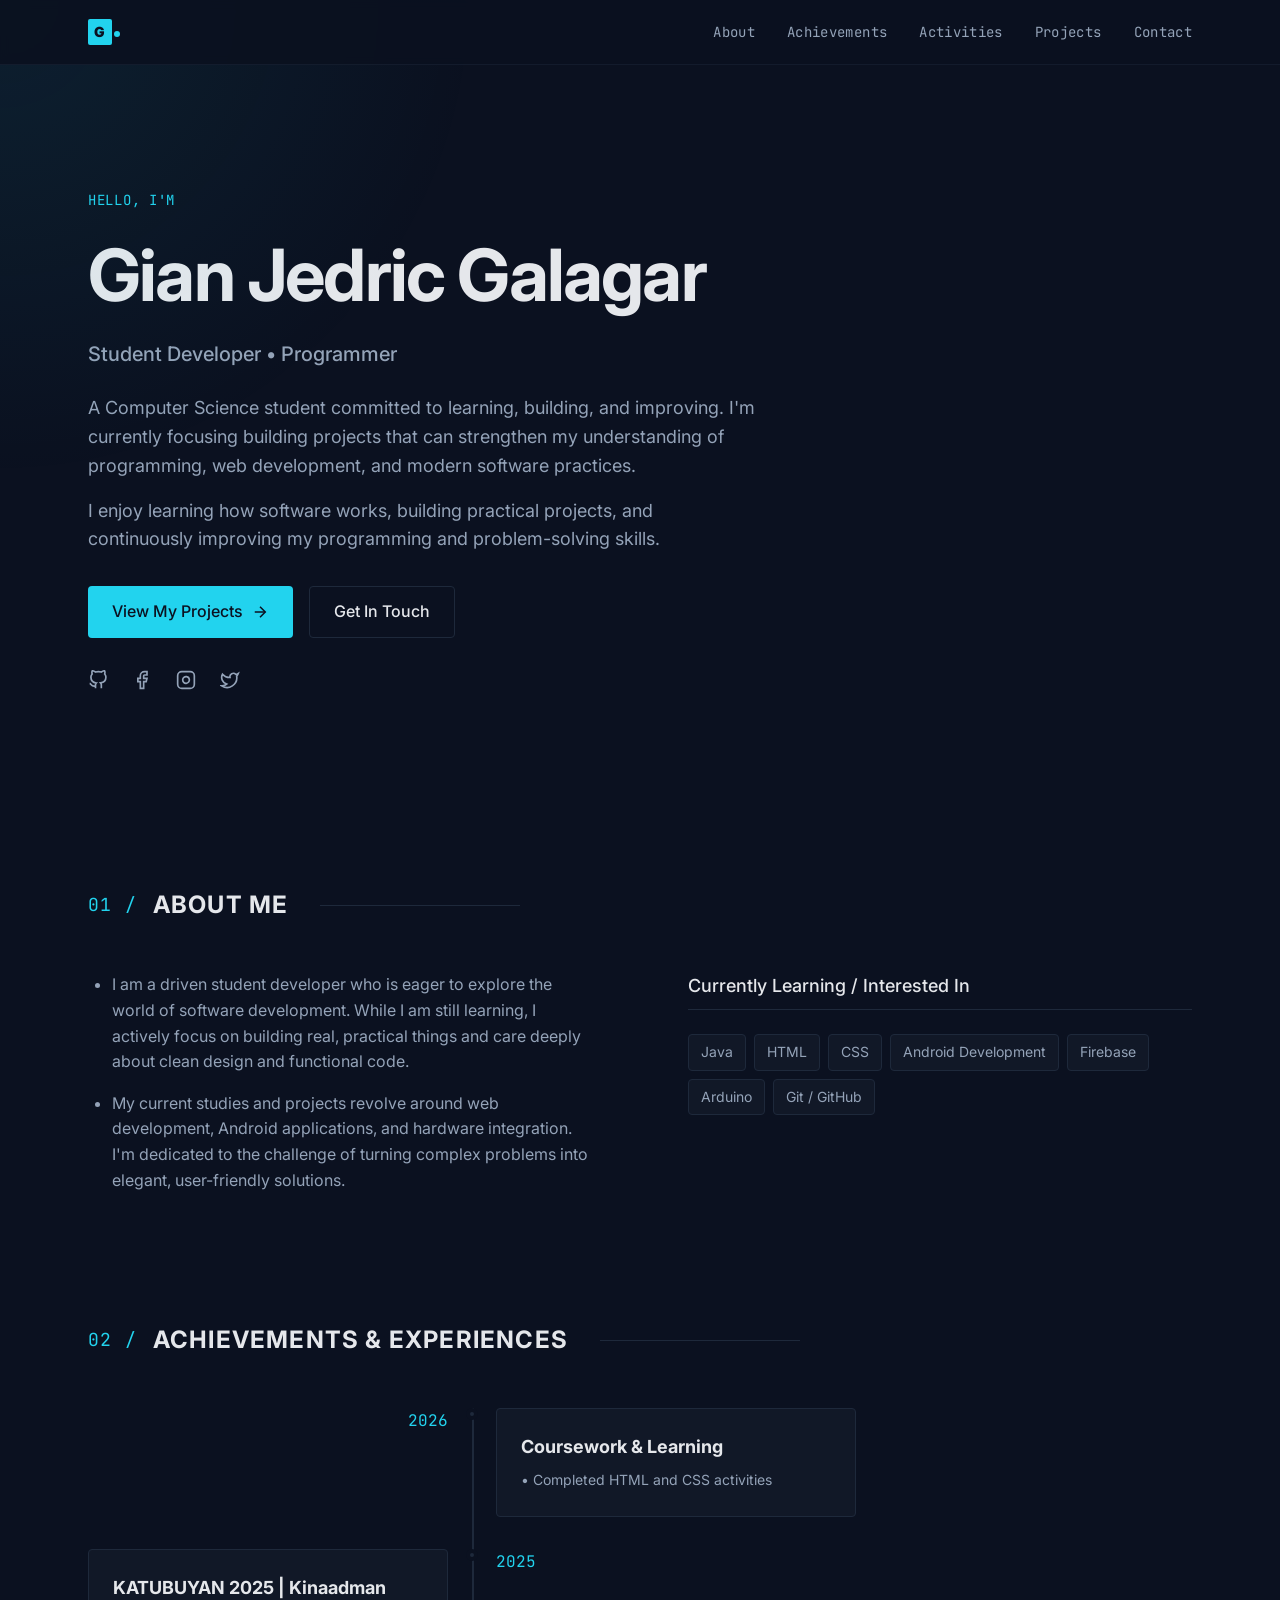
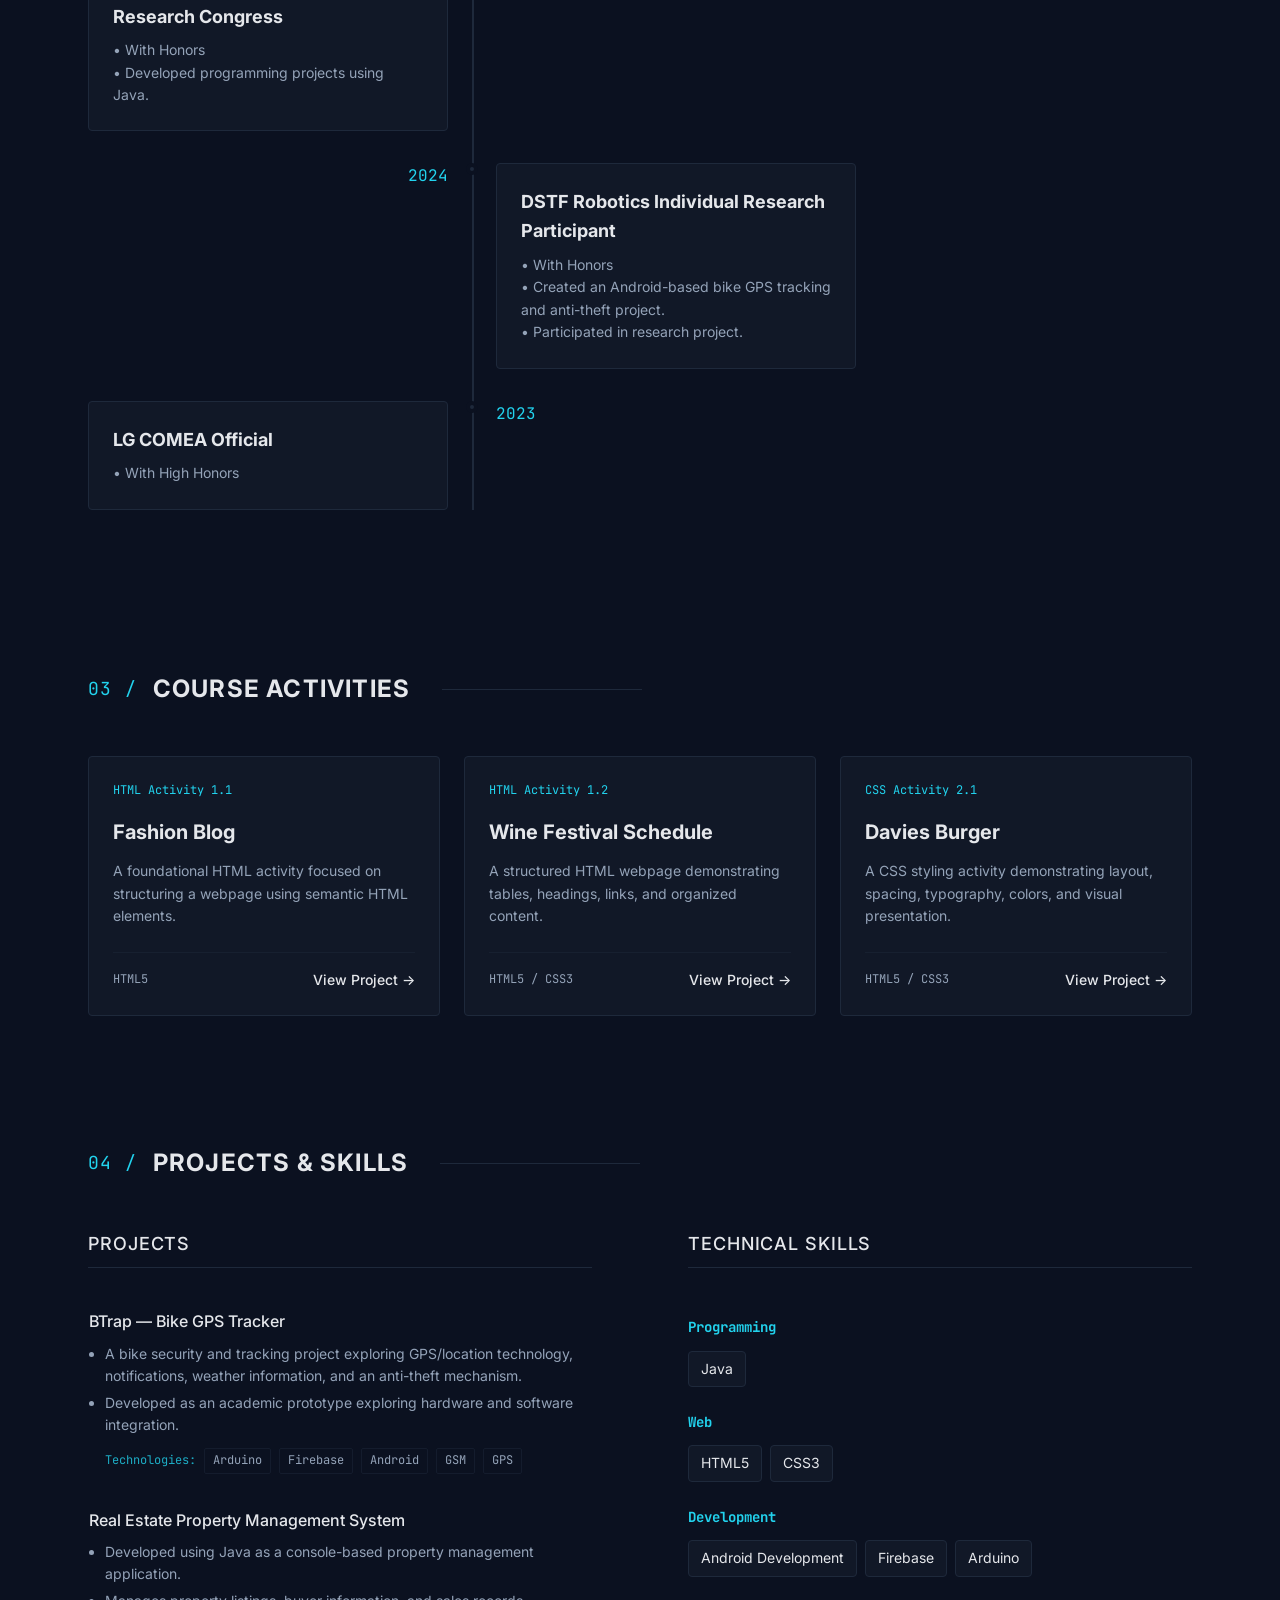
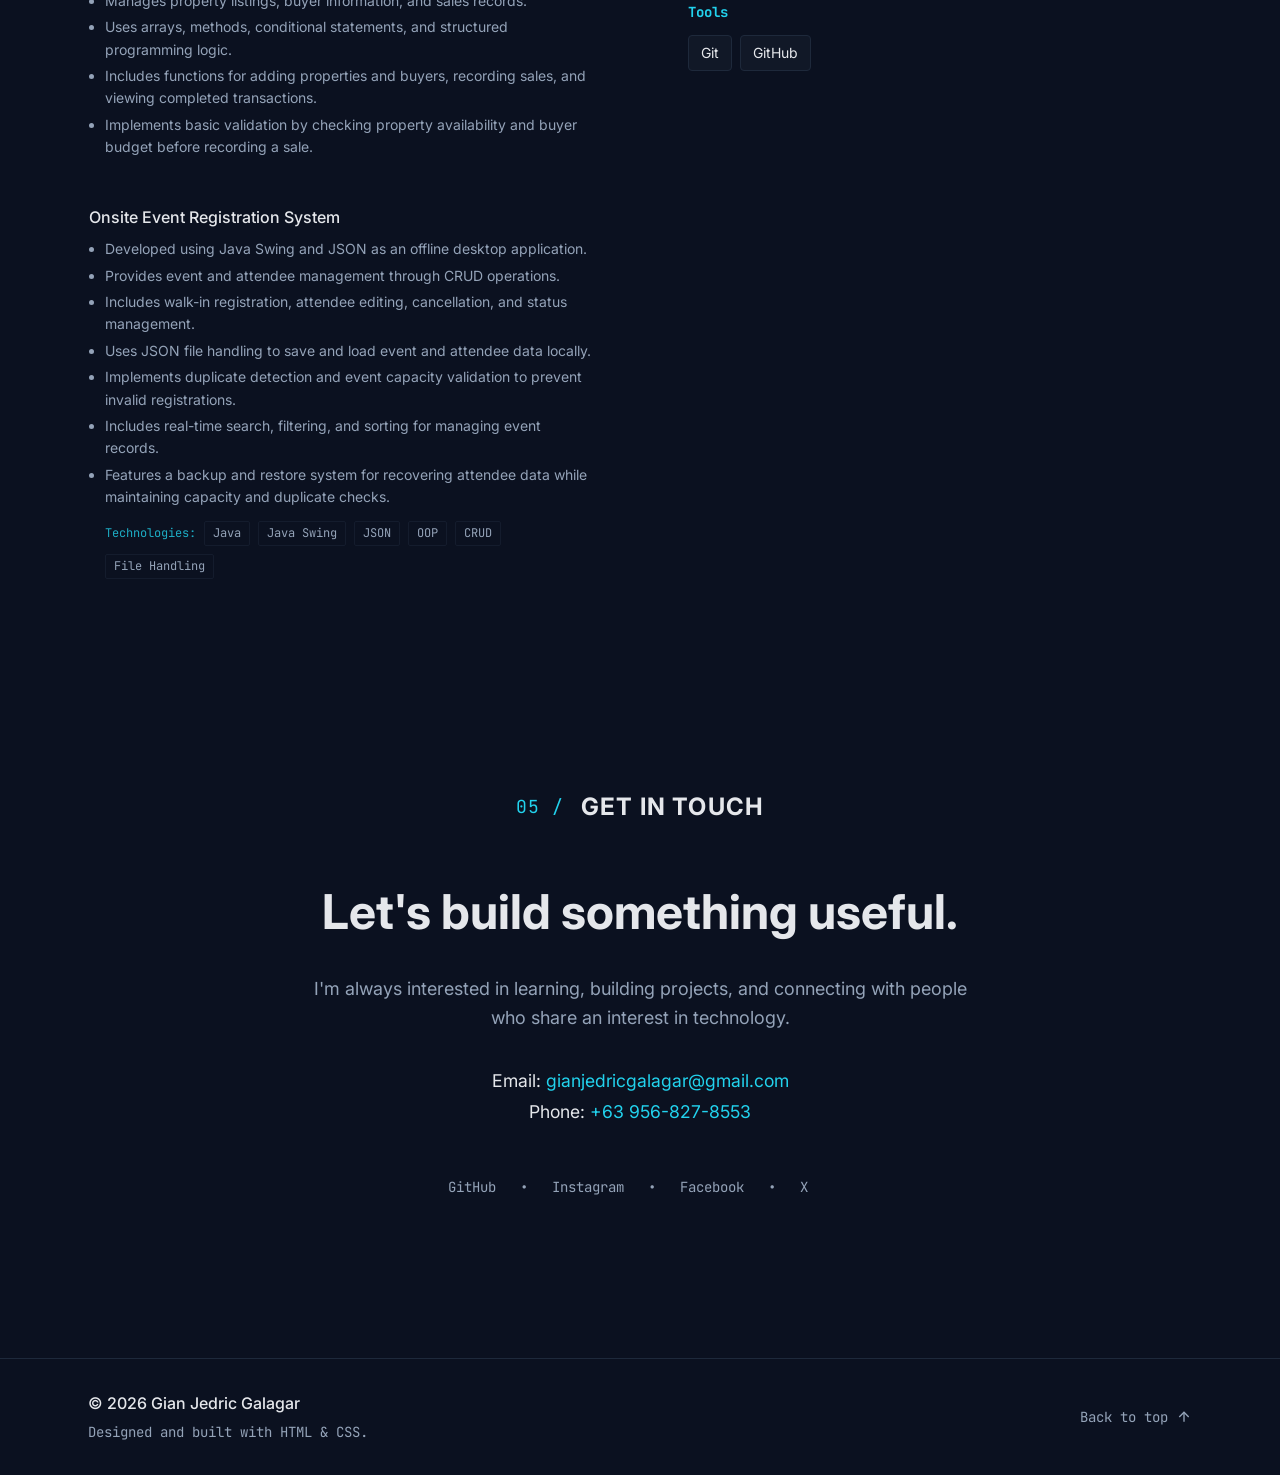
==== commit 36766a39: "Minor Changes to Website" ====
--- a/index.html
+++ b/index.html
@@ -10,6 +10,9 @@
   <link rel="stylesheet" href="style.css">
 </head>
 <body>
+
+  <!-- Flashlight Effect -->
+  <div id="flashlight"></div>
 
   <!-- Navigation -->
   <header class="navbar">
@@ -73,7 +76,7 @@
       
       <div class="about-grid">
         <div class="about-text">
-          <ul>
+          <ul class="bullet-list">
             <li>I am a driven student developer who is eager to explore the world of software development. While I am still learning, I actively focus on building real, practical things and care deeply about clean design and functional code.</li>
             <li>My current studies and projects revolve around web development, Android applications, and hardware integration. I'm dedicated to the challenge of turning complex problems into elegant, user-friendly solutions.</li>
           </ul>
@@ -89,9 +92,6 @@
             <span class="tag">Firebase</span>
             <span class="tag">Arduino</span>
             <span class="tag">Git / GitHub</span>
-            <span class="tag">Programming</span>
-            <span class="tag">Technology</span>
-            <span class="tag">Problem Solving</span>
           </div>
         </div>
       </div>
@@ -128,8 +128,8 @@
           <div class="timeline-marker"></div>
           <div class="timeline-content">
             <span class="mobile-year">2024</span>
-            <h3>DSTF Robotics Individual Research Awardee</h3>
-            <p>• With Honors<br>• Created an Android-based bike GPS tracking and anti-theft project.<br>• Participated in STEM and research projects.</p>
+            <h3>DSTF Robotics Individual Research Participant</h3>
+            <p>• With Honors<br>• Created an Android-based bike GPS tracking and anti-theft project.<br>• Participated in research project.</p>
           </div>
         </div>
         <div class="timeline-item">
@@ -189,35 +189,58 @@
         <div class="section-line"></div>
       </div>
 
-      <div class="featured-project">
-        <div class="featured-preview">
-          <div class="wireframe">
-            <div class="dots"><div class="dot"></div><div class="dot"></div><div class="dot"></div></div>
-            <div class="wireframe-content">BTrap Prototype Preview</div>
-          </div>
-        </div>
-        <div class="featured-info">
-          <p class="accent-label">Featured Project</p>
-          <h3 class="featured-title">BTrap — Bike GPS Tracker</h3>
-          <div class="featured-desc">
-            <p>A bike security and tracking project exploring GPS/location technology, notifications, weather information, and an anti-theft mechanism. Developed as an academic prototype exploring hardware and software integration.</p>
-          </div>
-          <div class="tech-tags">
-            <span class="tech-tag">Arduino</span>
-            <span class="tech-tag">Firebase</span>
-            <span class="tech-tag">Android</span>
-            <span class="tech-tag">GSM</span>
-            <span class="tech-tag">GPS / Location</span>
-          </div>
-        </div>
-      </div>
-
       <div class="split-section">
-        <div class="other-research">
-          <h3>Other Research</h3>
-          <a href="#" class="research-link">
-            <h4>STEM & Research Projects <svg width="16" height="16" viewBox="0 0 24 24" fill="none" stroke="currentColor" stroke-width="2"><line x1="7" y1="17" x2="17" y2="7"></line><polyline points="7 7 17 7 17 17"></polyline></svg></h4>
-            <p>Research and academic projects involving robotics education, technology, documentation, and the development of 21st-century skills.</p>
+        
+        <div class="other-works">
+          <h3>PROJECTS</h3>
+          
+          <a href="https://ijrpr.com/uploads/V6ISSUE4/IJRPR41850.pdf" target="_blank" class="research-link block-card">
+            <h4>BTrap — Bike GPS Tracker <svg width="16" height="16" viewBox="0 0 24 24" fill="none" stroke="currentColor" stroke-width="2"><line x1="7" y1="17" x2="17" y2="7"></line><polyline points="7 7 17 7 17 17"></polyline></svg></h4>
+            <ul class="bullet-list-small">
+              <li>A bike security and tracking project exploring GPS/location technology, notifications, weather information, and an anti-theft mechanism.</li>
+              <li>Developed as an academic prototype exploring hardware and software integration.</li>
+            </ul>
+            <div class="tech-tags-inline">
+              <span class="tech-label-inline">Technologies:</span>
+              <span class="tech-tag-sm">Arduino</span>
+              <span class="tech-tag-sm">Firebase</span>
+              <span class="tech-tag-sm">Android</span>
+              <span class="tech-tag-sm">GSM</span>
+              <span class="tech-tag-sm">GPS</span>
+            </div>
+          </a>
+
+          <a href="#" class="research-link block-card">
+            <h4>Real Estate Property Management System <svg width="16" height="16" viewBox="0 0 24 24" fill="none" stroke="currentColor" stroke-width="2"><line x1="7" y1="17" x2="17" y2="7"></line><polyline points="7 7 17 7 17 17"></polyline></svg></h4>
+            <ul class="bullet-list-small">
+              <li>Developed using Java as a console-based property management application.</li>
+              <li>Manages property listings, buyer information, and sales records.</li>
+              <li>Uses arrays, methods, conditional statements, and structured programming logic.</li>
+              <li>Includes functions for adding properties and buyers, recording sales, and viewing completed transactions.</li>
+              <li>Implements basic validation by checking property availability and buyer budget before recording a sale.</li>
+            </ul>
+          </a>
+
+          <a href="#" class="research-link block-card">
+            <h4>Onsite Event Registration System <svg width="16" height="16" viewBox="0 0 24 24" fill="none" stroke="currentColor" stroke-width="2"><line x1="7" y1="17" x2="17" y2="7"></line><polyline points="7 7 17 7 17 17"></polyline></svg></h4>
+            <ul class="bullet-list-small">
+              <li>Developed using Java Swing and JSON as an offline desktop application.</li>
+              <li>Provides event and attendee management through CRUD operations.</li>
+              <li>Includes walk-in registration, attendee editing, cancellation, and status management.</li>
+              <li>Uses JSON file handling to save and load event and attendee data locally.</li>
+              <li>Implements duplicate detection and event capacity validation to prevent invalid registrations.</li>
+              <li>Includes real-time search, filtering, and sorting for managing event records.</li>
+              <li>Features a backup and restore system for recovering attendee data while maintaining capacity and duplicate checks.</li>
+            </ul>
+            <div class="tech-tags-inline">
+              <span class="tech-label-inline">Technologies:</span>
+              <span class="tech-tag-sm">Java</span>
+              <span class="tech-tag-sm">Java Swing</span>
+              <span class="tech-tag-sm">JSON</span>
+              <span class="tech-tag-sm">OOP</span>
+              <span class="tech-tag-sm">CRUD</span>
+              <span class="tech-tag-sm">File Handling</span>
+            </div>
           </a>
         </div>
         
@@ -257,10 +280,10 @@
       </div>
       
       <div class="contact-links">
-        <a href="https://github.com/gaarrrrr" target="_blank" >GitHub</a> <span>•</span>
-        <a href="https://www.instagram.com/gi.koipof/" target="_blank" >Instagram</a> <span>•</span>
+        <a href="https://github.com/gaarrrrr" target="_blank">GitHub</a> <span>•</span>
+        <a href="https://www.instagram.com/gi.koipof/" target="_blank">Instagram</a> <span>•</span>
         <a href="https://www.facebook.com/Gagar0817/" target="_blank">Facebook</a> <span>•</span>
-        <a href="https://x.com/gi_koipof/" target="_blank" >X</a> <span></span>
+        <a href="https://x.com/gi_koipof/" target="_blank">X</a> <span></span>
       </div>
     </section>
   </main>
@@ -279,4 +302,7 @@
   </footer>
 
 </body>
-</html>+</html>
+
+
+
--- a/style.css
+++ b/style.css
@@ -1,3 +1,4 @@
+/* CSS Custom Properties (Variables) */
 :root {
   --bg: #0B1120;
   --fg: #E5E7EB;
@@ -29,6 +30,20 @@
   font-family: var(--font-sans);
   line-height: 1.6;
   -webkit-font-smoothing: antialiased;
+  position: relative;
+}
+
+/* Flashlight effect overlay */
+#flashlight {
+  pointer-events: none;
+  position: fixed;
+  top: 0;
+  right: 0;
+  bottom: 0;
+  left: 0;
+  z-index: 30;
+  transition: opacity 0.3s ease;
+  background: radial-gradient(600px circle at 0px 0px, rgba(34, 211, 238, 0.08), transparent 80%);
 }
 
 a {
@@ -37,9 +52,24 @@
   transition: all 0.2s ease;
 }
 
-ul {
+.bullet-list {
   list-style-type: disc;
   margin-left: 1.5rem;
+  display: flex;
+  flex-direction: column;
+  gap: 1rem;
+}
+
+.bullet-list-small {
+  list-style-type: disc;
+  margin-left: 1rem;
+  font-size: 0.875rem;
+  color: var(--muted-fg);
+  margin-top: 0.5rem;
+  margin-bottom: 0.75rem;
+  display: flex;
+  flex-direction: column;
+  gap: 0.25rem;
 }
 
 /* Layout Container */
@@ -103,7 +133,9 @@
 }
 
 .desktop-nav a {
-  font-size: 0.875rem;
+  font-family: var(--font-mono);
+  font-size: 0.875rem;
+  letter-spacing: 0.025em;
   color: var(--muted-fg);
 }
 
@@ -376,6 +408,7 @@
 .timeline-content p {
   color: var(--muted-fg);
   font-size: 0.875rem;
+  line-height: 1.6;
 }
 
 /* Cards Grid */
@@ -457,114 +490,13 @@
   color: var(--accent);
 }
 
-/* Featured Project */
-.featured-project {
-  display: grid;
-  gap: 2rem;
-  align-items: center;
-  margin-bottom: 4rem;
-}
-
-.featured-preview {
-  background-color: var(--card);
-  border: 1px solid var(--border);
-  border-radius: 0.25rem;
-  aspect-ratio: 16/9;
-  display: flex;
-  align-items: center;
-  justify-content: center;
-  position: relative;
-  overflow: hidden;
-  transition: border-color 0.2s;
-}
-
-.featured-project:hover .featured-preview {
-  border-color: rgba(34, 211, 238, 0.5);
-}
-
-.wireframe {
-  position: absolute;
-  top: 0;
-  left: 0;
-  right: 0;
-  bottom: 0;
-  background-color: rgba(11, 17, 32, 0.5);
-  display: flex;
-  flex-direction: column;
-  padding: 1.5rem;
-}
-
-.dots {
-  display: flex;
-  gap: 0.5rem;
-  margin-bottom: 1rem;
-}
-
-.dot {
-  width: 12px;
-  height: 12px;
-  background-color: var(--border);
-  border-radius: 50%;
-}
-
-.wireframe-content {
-  flex-grow: 1;
-  border: 1px solid rgba(30, 41, 59, 0.5);
-  border-radius: 0.25rem;
-  display: flex;
-  align-items: center;
-  justify-content: center;
-  color: var(--muted-fg);
-  font-family: var(--font-mono);
-  font-size: 0.875rem;
-}
-
-.featured-info {
-  display: flex;
-  flex-direction: column;
-  gap: 1.5rem;
-}
-
-.featured-title {
-  font-size: 1.5rem;
-  font-weight: 700;
-  margin-bottom: 1rem;
-}
-
-.featured-desc {
-  background-color: var(--card);
-  border: 1px solid var(--border);
-  padding: 1.5rem;
-  border-radius: 0.25rem;
-  color: var(--muted-fg);
-  font-size: 0.875rem;
-  box-shadow: 0 25px 50px -12px rgba(0, 0, 0, 0.25);
-  position: relative;
-  z-index: 10;
-}
-
-.tech-tags {
-  display: flex;
-  flex-wrap: wrap;
-  gap: 0.75rem;
-  font-family: var(--font-mono);
-  font-size: 0.75rem;
-  color: var(--muted-fg);
-}
-
-.tech-tag {
-  border: 1px solid rgba(30, 41, 59, 0.5);
-  padding: 0.25rem 0.5rem;
-  border-radius: 0.25rem;
-}
-
-/* Split Section (Other Research / Skills) */
+/* Split Section (Other Works / Skills) */
 .split-section {
   display: grid;
   gap: 3rem;
 }
 
-.other-research h3, .skills-heading {
+.other-works h3, .skills-heading {
   font-size: 1.125rem;
   font-weight: 500;
   border-bottom: 1px solid var(--border);
@@ -574,40 +506,63 @@
   letter-spacing: 0.05em;
 }
 
-.research-link {
+/* Other Works Links (Block Cards) */
+.block-card {
   display: block;
-  border-bottom: 1px solid rgba(30, 41, 59, 0.5);
-  padding-bottom: 1rem;
-}
-
-.research-link:hover {
-  border-color: var(--accent);
-}
-
-.research-link h4 {
+  border: 1px solid transparent;
+  padding: 1rem;
+  margin: 0 -1rem;
+  border-radius: 0.5rem;
+  transition: all 0.2s ease;
+}
+
+.block-card:hover {
+  background-color: rgba(17, 24, 39, 0.5);
+  border-color: rgba(30, 41, 59, 0.5);
+}
+
+.block-card h4 {
   font-weight: 500;
   display: flex;
   align-items: center;
   gap: 0.5rem;
 }
 
-.research-link svg {
+.block-card svg {
   opacity: 0;
-  transition: opacity 0.2s;
-}
-
-.research-link:hover h4 {
-  color: var(--accent);
-}
-
-.research-link:hover svg {
+  transform: translate(-8px, 8px);
+  transition: all 0.2s ease;
+}
+
+.block-card:hover h4 {
+  color: var(--accent);
+}
+
+.block-card:hover svg {
   opacity: 1;
-}
-
-.research-link p {
-  font-size: 0.875rem;
-  color: var(--muted-fg);
-  margin-top: 0.5rem;
+  transform: translate(0, 0);
+}
+
+.tech-tags-inline {
+  display: flex;
+  flex-wrap: wrap;
+  align-items: center;
+  gap: 0.5rem;
+  margin-top: 0.75rem;
+  margin-left: 1rem;
+  font-family: var(--font-mono);
+  font-size: 0.75rem;
+  color: var(--muted-fg);
+}
+
+.tech-label-inline {
+  color: rgba(34, 211, 238, 0.8);
+}
+
+.tech-tag-sm {
+  border: 1px solid rgba(30, 41, 59, 0.5);
+  padding: 0.125rem 0.5rem;
+  border-radius: 0.125rem;
 }
 
 .technical-skills {
@@ -647,28 +602,6 @@
   margin-bottom: 2rem;
 }
 
-.contact-details {
-  margin-bottom: 2rem;
-  font-size: 1.125rem;
-  color: var(--muted-fg);
-}
-
-.contact-details p {
-  margin: 0.5rem 0;
-}
-
-.contact-details a {
-  color: var(--accent); /* Uses your main highlight color */
-  text-decoration: none;
-  font-weight: 500;
-  transition: opacity 0.2s ease;
-}
-
-.contact-details a:hover {
-  text-decoration: underline;
-  opacity: 0.8;
-}
-
 .btn-large {
   font-size: 1.125rem;
   padding: 1rem 2rem;
@@ -810,16 +743,4 @@
   .activities-grid {
     grid-template-columns: repeat(3, 1fr);
   }
-  
-  .featured-project {
-    grid-template-columns: 7fr 5fr;
-  }
-  
-  .featured-info {
-    padding-left: 2rem;
-  }
-  
-  .featured-desc {
-    margin-left: -3rem; /* Overlap effect */
-  }
-}
+}
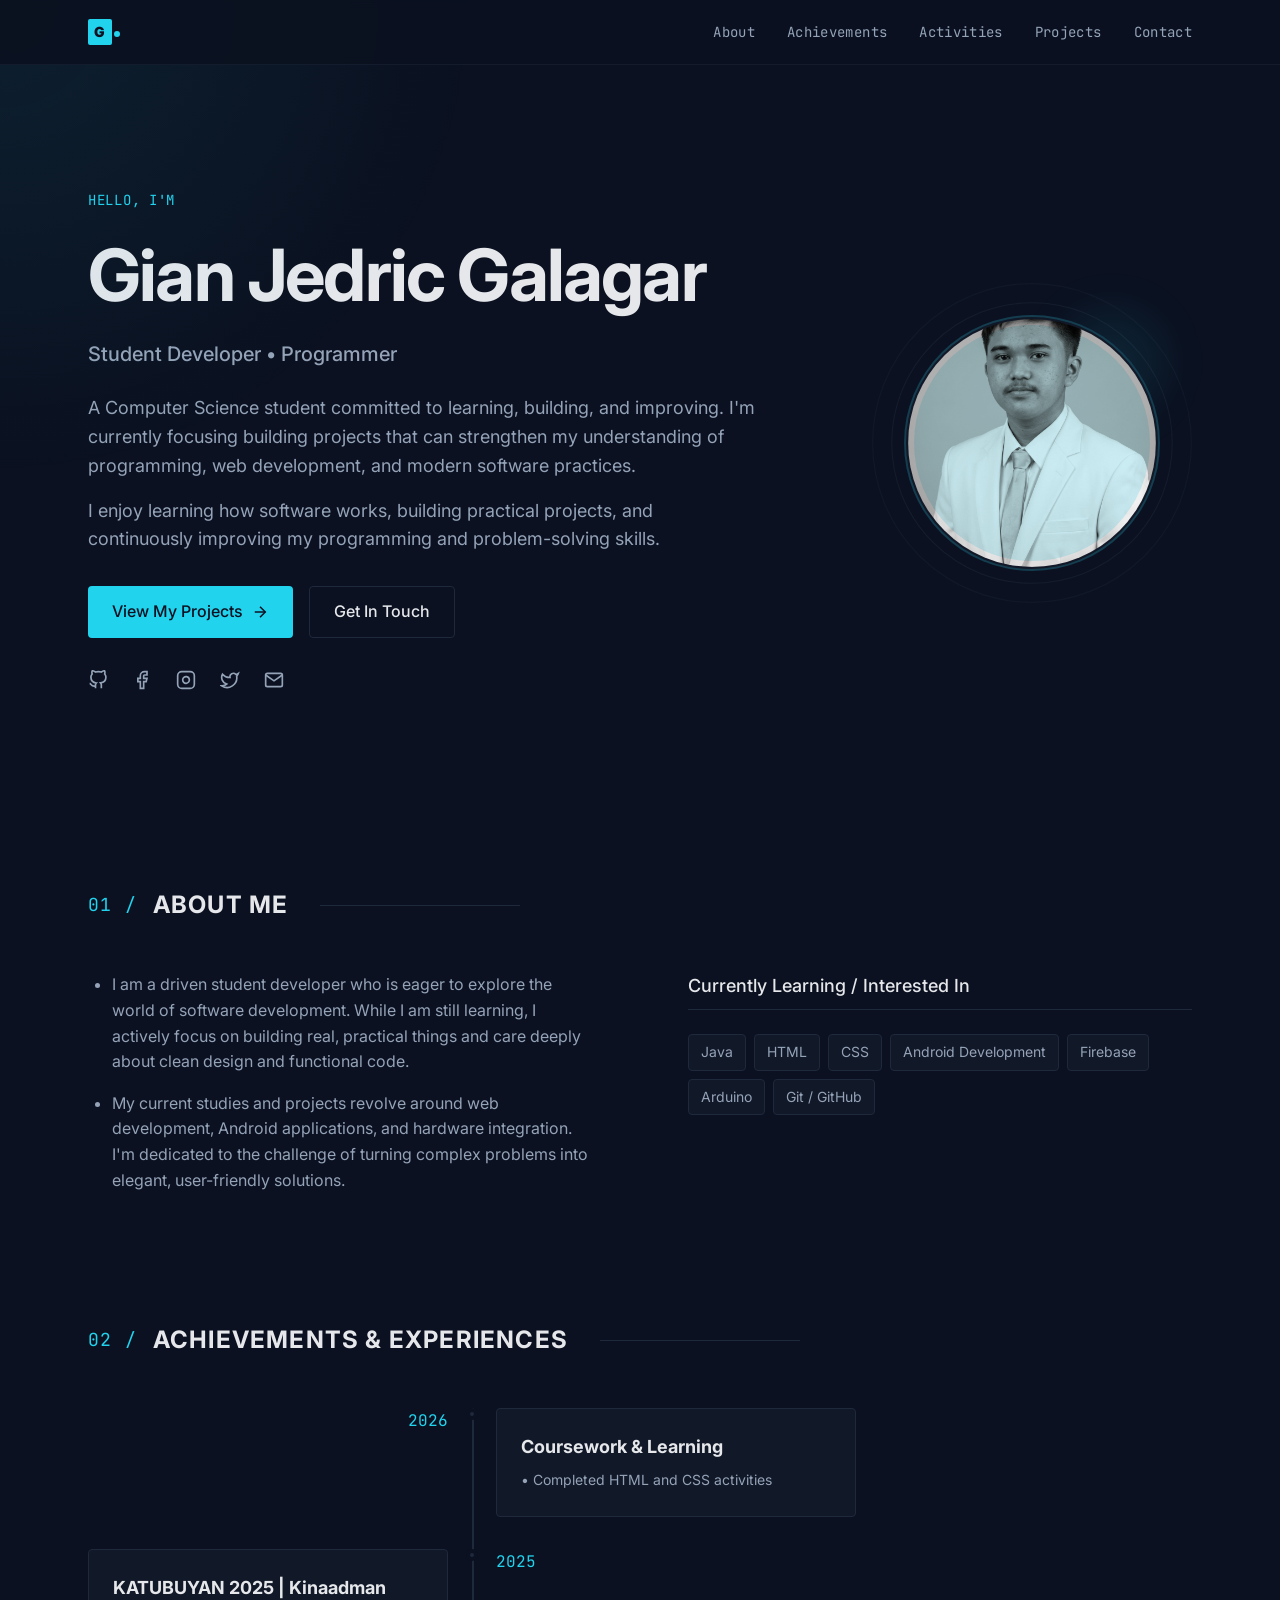
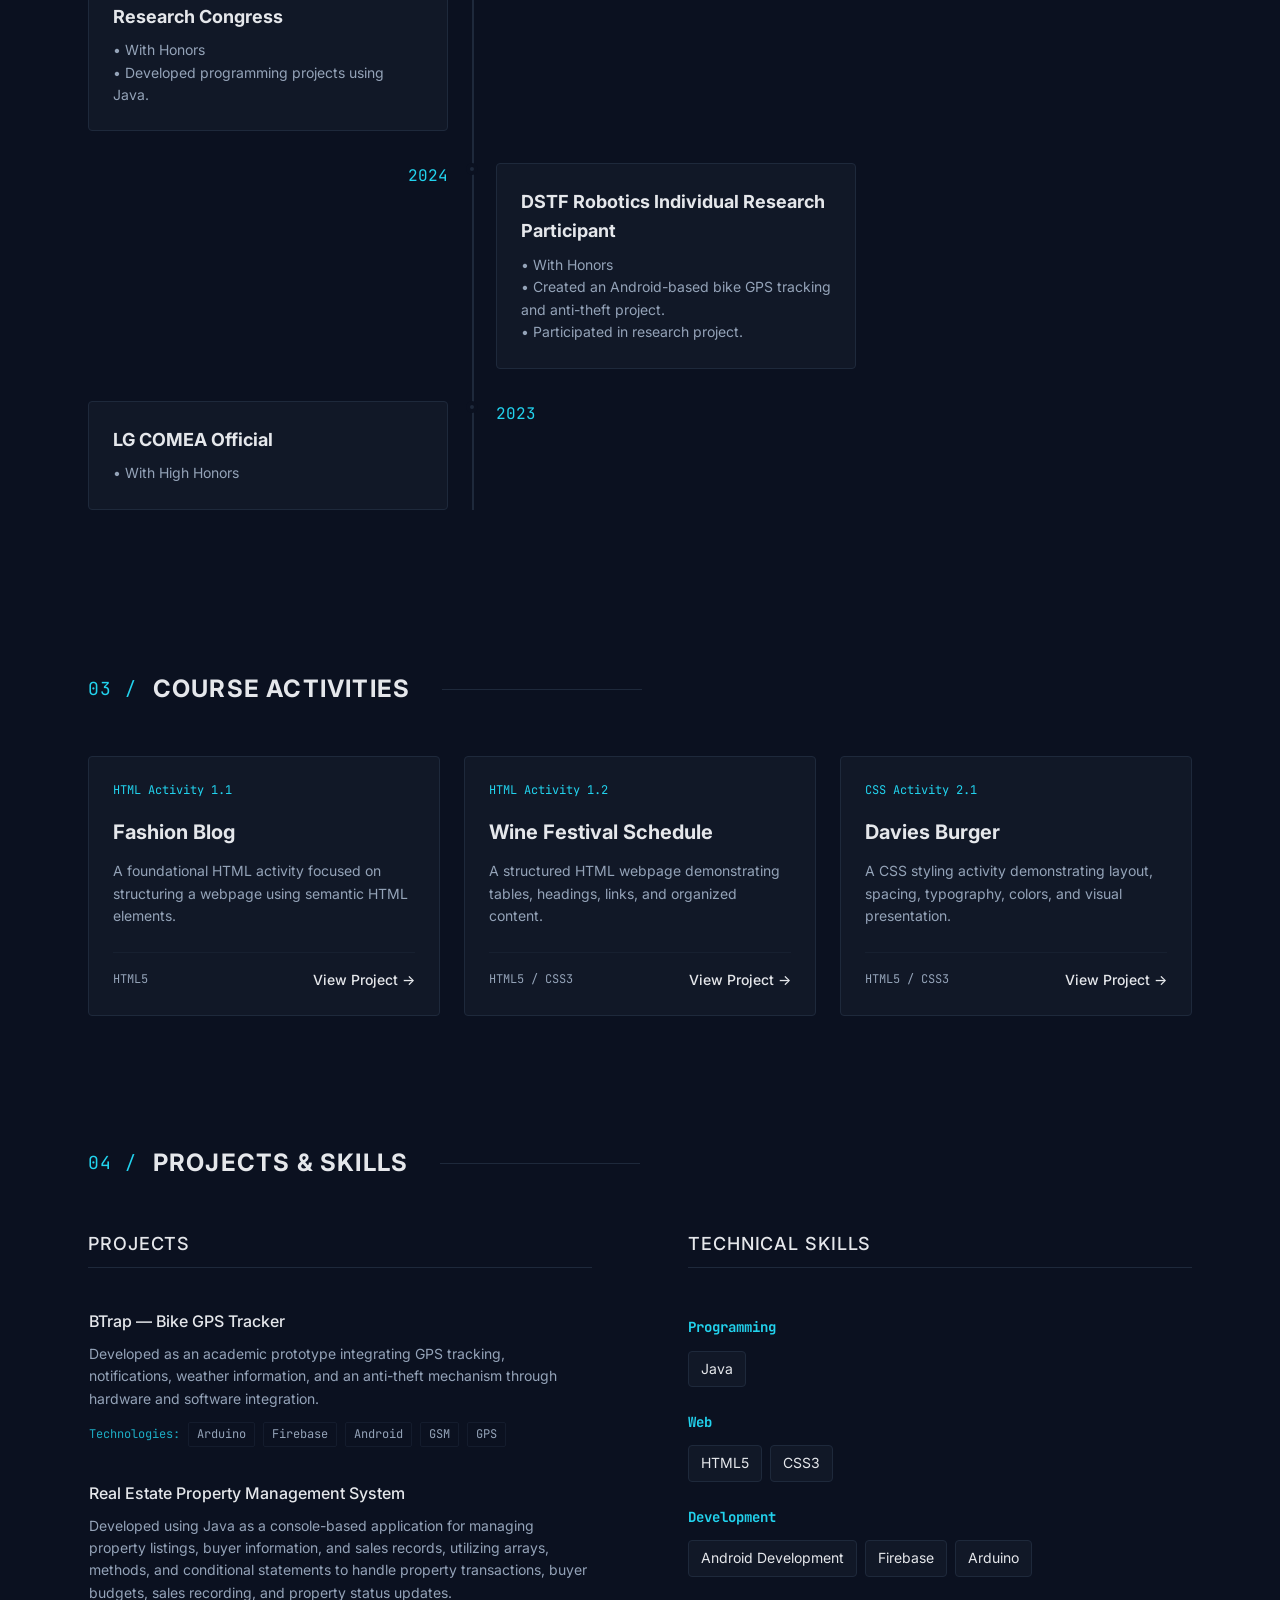
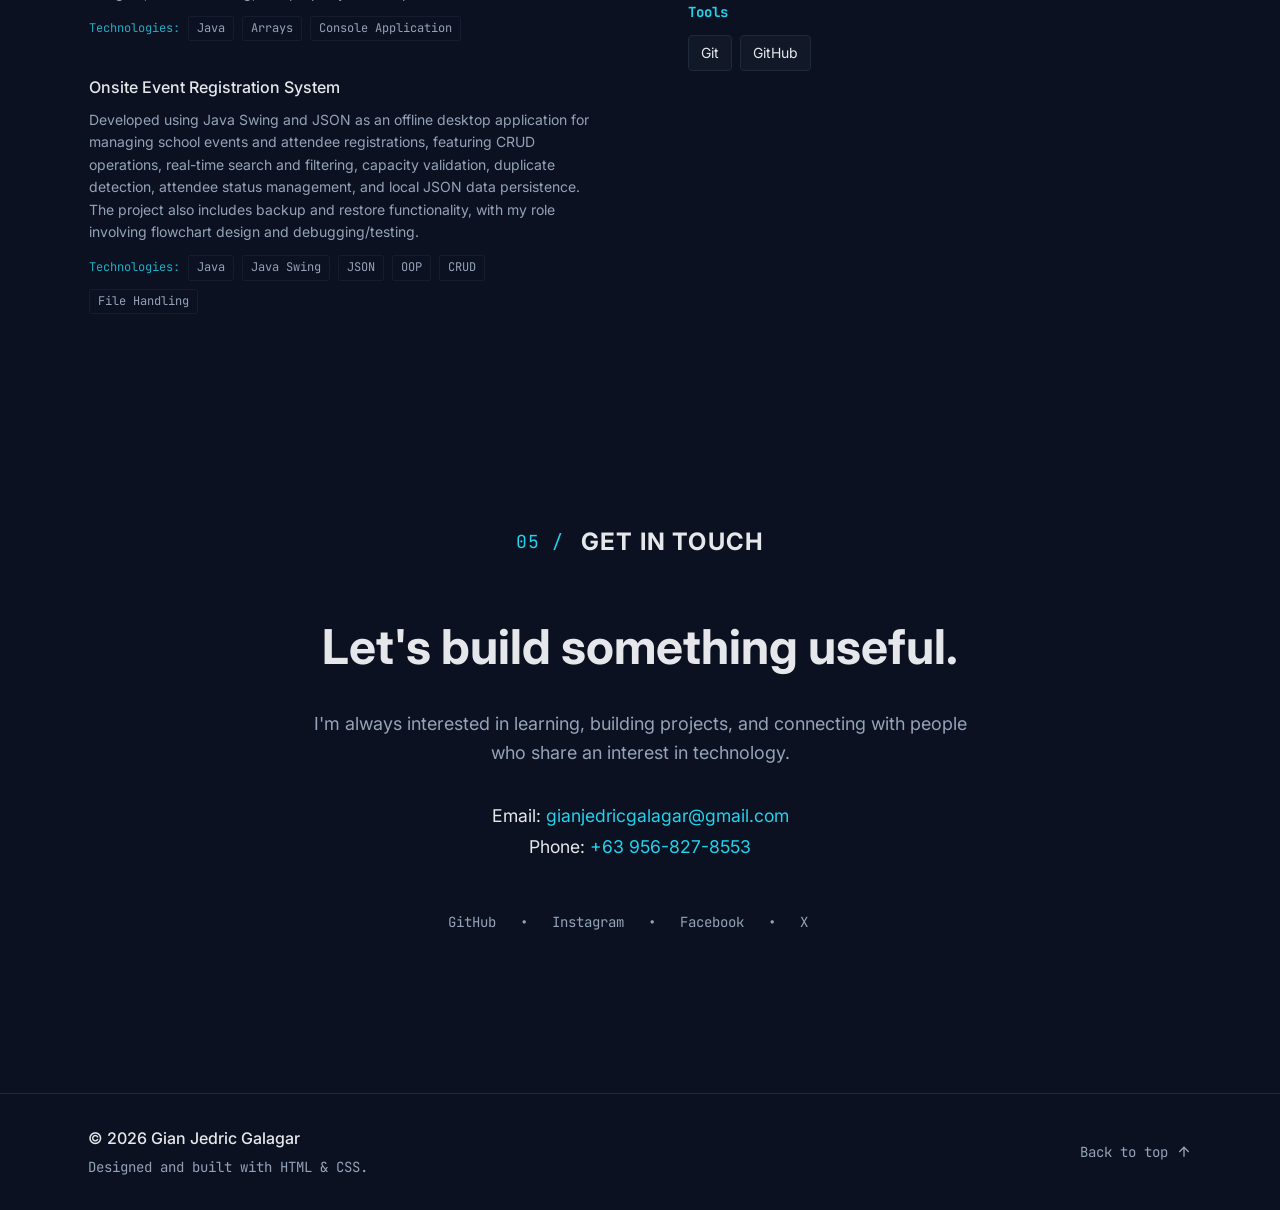
==== commit 3a1c3cd3: "Added profile picture, adjust in Projects/Skills" ====
--- a/index.html
+++ b/index.html
@@ -40,32 +40,46 @@
     
     <!-- Hero Section -->
     <section id="hero" class="hero">
-      <div class="hero-content">
-        <p class="accent-label">HELLO, I'M</p>
-        <h1 class="hero-title">Gian Jedric Galagar</h1>
-        <h2 class="hero-subtitle">Student Developer • Programmer</h2>
-        
-        <div class="hero-text">
-          <p>A Computer Science student committed to learning, building, and improving. I'm currently focusing building projects that can strengthen my understanding of programming, web development, and modern software practices.</p>
-          <p>I enjoy learning how software works, building practical projects, and continuously improving my programming and problem-solving skills.</p>
-        </div>
-        
-        <div class="hero-actions">
-          <a href="#projects" class="btn btn-primary">
-            View My Projects
-            <svg width="18" height="18" viewBox="0 0 24 24" fill="none" stroke="currentColor" stroke-width="2"><line x1="5" y1="12" x2="19" y2="12"></line><polyline points="12 5 19 12 12 19"></polyline></svg>
-          </a>
-          <a href="#contact" class="btn btn-secondary">Get In Touch</a>
-        </div>
-
-        <div class="social-links">
-          <a href="https://github.com/gaarrrrr" target="_blank" aria-label="GitHub"><svg width="20" height="20" viewBox="0 0 24 24" fill="none" stroke="currentColor" stroke-width="2"><path d="M9 19c-5 1.5-5-2.5-7-3m14 6v-3.87a3.37 3.37 0 0 0-.94-2.61c3.14-.35 6.44-1.54 6.44-7A5.44 5.44 0 0 0 20 4.77 5.07 5.07 0 0 0 19.91 1S18.73.65 16 2.48a13.38 13.38 0 0 0-7 0C6.27.65 5.09 1 5.09 1A5.07 5.07 0 0 0 5 4.77a5.44 5.44 0 0 0-1.5 3.78c0 5.42 3.3 6.61 6.44 7A3.37 3.37 0 0 0 9 18.13V22"></path></svg></a>
-          <a href="https://www.facebook.com/Gagar0817/" target="_blank" aria-label="Facebook"><svg width="20" height="20" viewBox="0 0 24 24" fill="none" stroke="currentColor" stroke-width="2"><path d="M18 2h-3a5 5 0 0 0-5 5v3H7v4h3v8h4v-8h3l1-4h-4V7a1 1 0 0 1 1-1h3z"></path></svg></a>
-          <a href="https://www.instagram.com/gi.koipof/" target="_blank" aria-label="Instagram"><svg width="20" height="20" viewBox="0 0 24 24" fill="none" stroke="currentColor" stroke-width="2"><rect x="2" y="2" width="20" height="20" rx="5" ry="5"></rect><path d="M16 11.37A4 4 0 1 1 12.63 8 4 4 0 0 1 16 11.37z"></path><line x1="17.5" y1="6.5" x2="17.51" y2="6.5"></line></svg></a>
-          <a href="https://x.com/gi_koipof" target="_blank" aria-label="X (Twitter)"><svg width="20" height="20" viewBox="0 0 24 24" fill="none" stroke="currentColor" stroke-width="2"><path d="M22 4s-.7 2.1-2 3.4c1.6 10-9.4 17.3-18 11.6 2.2.1 4.4-.6 6-2C3 15.5.5 9.6 3 5c2.2 2.6 5.6 4.1 9 4-.9-4.2 4-6.6 7-3.8 1.1 0 3-1.2 3-1.2z"></path></svg></a>
-        </div>
-      </div>
-    </section>
+      <div class="hero-container">
+        <div class="hero-content">
+          <p class="accent-label">HELLO, I'M</p>
+          <h1 class="hero-title">Gian Jedric Galagar</h1>
+          <h2 class="hero-subtitle">Student Developer • Programmer</h2>
+          
+          <div class="hero-text">
+            <p>A Computer Science student committed to learning, building, and improving. I'm currently focusing building projects that can strengthen my understanding of programming, web development, and modern software practices.</p>
+            <p>I enjoy learning how software works, building practical projects, and continuously improving my programming and problem-solving skills.</p>
+          </div>
+          
+          <div class="hero-actions">
+            <a href="#projects" class="btn btn-primary">
+              View My Projects
+              <svg width="18" height="18" viewBox="0 0 24 24" fill="none" stroke="currentColor" stroke-width="2"><line x1="5" y1="12" x2="19" y2="12"></line><polyline points="12 5 19 12 12 19"></polyline></svg>
+            </a>
+            <a href="#contact" class="btn btn-secondary">Get In Touch</a>
+          </div>
+
+          <div class="social-links">
+            <a href="https://github.com/gaarrrrr" target="_blank" aria-label="GitHub"><svg width="20" height="20" viewBox="0 0 24 24" fill="none" stroke="currentColor" stroke-width="2"><path d="M9 19c-5 1.5-5-2.5-7-3m14 6v-3.87a3.37 3.37 0 0 0-.94-2.61c3.14-.35 6.44-1.54 6.44-7A5.44 5.44 0 0 0 20 4.77 5.07 5.07 0 0 0 19.91 1S18.73.65 16 2.48a13.38 13.38 0 0 0-7 0C6.27.65 5.09 1 5.09 1A5.07 5.07 0 0 0 5 4.77a5.44 5.44 0 0 0-1.5 3.78c0 5.42 3.3 6.61 6.44 7A3.37 3.37 0 0 0 9 18.13V22"></path></svg></a>
+            <a href="https://www.facebook.com/Gagar0817/" target="_blank" aria-label="Facebook"><svg width="20" height="20" viewBox="0 0 24 24" fill="none" stroke="currentColor" stroke-width="2"><path d="M18 2h-3a5 5 0 0 0-5 5v3H7v4h3v8h4v-8h3l1-4h-4V7a1 1 0 0 1 1-1h3z"></path></svg></a>
+            <a href="https://www.instagram.com/gi.koipof/" target="_blank" aria-label="Instagram"><svg width="20" height="20" viewBox="0 0 24 24" fill="none" stroke="currentColor" stroke-width="2"><rect x="2" y="2" width="20" height="20" rx="5" ry="5"></rect><path d="M16 11.37A4 4 0 1 1 12.63 8 4 4 0 0 1 16 11.37z"></path><line x1="17.5" y1="6.5" x2="17.51" y2="6.5"></line></svg></a>
+            <a href="https://x.com/gi_koipof" target="_blank" aria-label="X (Twitter)"><svg width="20" height="20" viewBox="0 0 24 24" fill="none" stroke="currentColor" stroke-width="2"><path d="M22 4s-.7 2.1-2 3.4c1.6 10-9.4 17.3-18 11.6 2.2.1 4.4-.6 6-2C3 15.5.5 9.6 3 5c2.2 2.6 5.6 4.1 9 4-.9-4.2 4-6.6 7-3.8 1.1 0 3-1.2 3-1.2z"></path></svg></a>
+            <a href="#email" aria-label="Email"><svg width="20" height="20" viewBox="0 0 24 24" fill="none" stroke="currentColor" stroke-width="2"><path d="M4 4h16c1.1 0 2 .9 2 2v12c0 1.1-.9 2-2 2H4c-1.1 0-2-.9-2-2V6c0-1.1.9-2 2-2z"></path><polyline points="22,6 12,13 2,6"></polyline></svg></a>
+          </div>
+        </div>
+
+        <div class="hero-image-wrapper">
+          <div class="hero-image-ring"></div>
+          <div class="hero-image-ring-outer"></div>
+          <div class="hero-image-glow"></div>
+          <div class="hero-image-container">
+            <img src="https://gaarrrrr.github.io/Portfolio/Galagar-Picture.png" alt="Gian Jedric Galagar Portrait" class="hero-image">
+            <div class="hero-image-tint"></div>
+          </div>
+        </div>
+      </div>
+    </section>
+
 
     <!-- About Me -->
     <section id="about" class="section">
@@ -196,11 +210,10 @@
           
           <a href="https://ijrpr.com/uploads/V6ISSUE4/IJRPR41850.pdf" target="_blank" class="research-link block-card">
             <h4>BTrap — Bike GPS Tracker <svg width="16" height="16" viewBox="0 0 24 24" fill="none" stroke="currentColor" stroke-width="2"><line x1="7" y1="17" x2="17" y2="7"></line><polyline points="7 7 17 7 17 17"></polyline></svg></h4>
-            <ul class="bullet-list-small">
-              <li>A bike security and tracking project exploring GPS/location technology, notifications, weather information, and an anti-theft mechanism.</li>
-              <li>Developed as an academic prototype exploring hardware and software integration.</li>
-            </ul>
-            <div class="tech-tags-inline">
+            <p class="card-desc" style="margin-top: 0.5rem; margin-bottom: 0.75rem; line-height: 1.6;">
+              Developed as an academic prototype integrating GPS tracking, notifications, weather information, and an anti-theft mechanism through hardware and software integration.
+            </p>
+            <div class="tech-tags-inline" style="margin-left: 0;">
               <span class="tech-label-inline">Technologies:</span>
               <span class="tech-tag-sm">Arduino</span>
               <span class="tech-tag-sm">Firebase</span>
@@ -210,29 +223,25 @@
             </div>
           </a>
 
-          <a href="#" class="research-link block-card">
+          <a href="https:gaarrrrr.github.io/Portfolio/Onsite%20Event%20Registration%20System%20Documentation.pdf" target="_blank" class="research-link block-card">
             <h4>Real Estate Property Management System <svg width="16" height="16" viewBox="0 0 24 24" fill="none" stroke="currentColor" stroke-width="2"><line x1="7" y1="17" x2="17" y2="7"></line><polyline points="7 7 17 7 17 17"></polyline></svg></h4>
-            <ul class="bullet-list-small">
-              <li>Developed using Java as a console-based property management application.</li>
-              <li>Manages property listings, buyer information, and sales records.</li>
-              <li>Uses arrays, methods, conditional statements, and structured programming logic.</li>
-              <li>Includes functions for adding properties and buyers, recording sales, and viewing completed transactions.</li>
-              <li>Implements basic validation by checking property availability and buyer budget before recording a sale.</li>
-            </ul>
+            <p class="card-desc" style="margin-top: 0.5rem; margin-bottom: 0.75rem; line-height: 1.6;">
+              Developed using Java as a console-based application for managing property listings, buyer information, and sales records, utilizing arrays, methods, and conditional statements to handle property transactions, buyer budgets, sales recording, and property status updates.
+            </p>
+            <div class="tech-tags-inline" style="margin-left: 0;">
+              <span class="tech-label-inline">Technologies:</span>
+              <span class="tech-tag-sm">Java</span>
+              <span class="tech-tag-sm">Arrays</span>
+              <span class="tech-tag-sm">Console Application</span>
+            </div>
           </a>
 
-          <a href="#" class="research-link block-card">
+          <a href="https:gaarrrrr.github.io/Portfolio/REAL%20ESTATE%20PROPERTY%20MANAGEMENT%20SYSTEM%20-%20Short%20Documentation.pdf" targer="_blank" class="research-link block-card">
             <h4>Onsite Event Registration System <svg width="16" height="16" viewBox="0 0 24 24" fill="none" stroke="currentColor" stroke-width="2"><line x1="7" y1="17" x2="17" y2="7"></line><polyline points="7 7 17 7 17 17"></polyline></svg></h4>
-            <ul class="bullet-list-small">
-              <li>Developed using Java Swing and JSON as an offline desktop application.</li>
-              <li>Provides event and attendee management through CRUD operations.</li>
-              <li>Includes walk-in registration, attendee editing, cancellation, and status management.</li>
-              <li>Uses JSON file handling to save and load event and attendee data locally.</li>
-              <li>Implements duplicate detection and event capacity validation to prevent invalid registrations.</li>
-              <li>Includes real-time search, filtering, and sorting for managing event records.</li>
-              <li>Features a backup and restore system for recovering attendee data while maintaining capacity and duplicate checks.</li>
-            </ul>
-            <div class="tech-tags-inline">
+            <p class="card-desc" style="margin-top: 0.5rem; margin-bottom: 0.75rem; line-height: 1.6;">
+              Developed using Java Swing and JSON as an offline desktop application for managing school events and attendee registrations, featuring CRUD operations, real-time search and filtering, capacity validation, duplicate detection, attendee status management, and local JSON data persistence. The project also includes backup and restore functionality, with my role involving flowchart design and debugging/testing.
+            </p>
+            <div class="tech-tags-inline" style="margin-left: 0;">
               <span class="tech-label-inline">Technologies:</span>
               <span class="tech-tag-sm">Java</span>
               <span class="tech-tag-sm">Java Swing</span>
@@ -274,7 +283,7 @@
       <h2 class="contact-title">Let's build something useful.</h2>
       <p class="contact-desc">I'm always interested in learning, building projects, and connecting with people who share an interest in technology.</p>
       
-      <div class="contact-details" style="margin: 20px 0; text-align: center; font-size: 1.1rem; line-height: 1.8;">
+      <div id="email" class="contact-details" style="margin: 20px 0; text-align: center; font-size: 1.1rem; line-height: 1.8;">
         <p>Email: <a style="color: var(--accent); text-decoration: none;">gianjedricgalagar@gmail.com</a></p>
         <p>Phone: <a style="color: var(--accent); text-decoration: none;">+63 956-827-8553</a></p>
       </div>
@@ -300,7 +309,7 @@
       </a>
     </div>
   </footer>
-
+  <script src="script.js" defer></script>
 </body>
 </html>
 
--- a/style.css
+++ b/style.css
@@ -177,8 +177,105 @@
   justify-content: center;
 }
 
+.hero-container {
+  display: flex;
+  flex-direction: column;
+  gap: 3rem;
+  align-items: center;
+}
+
 .hero-content {
   max-width: 48rem;
+  flex: 1;
+}
+
+/* Hero Image */
+.hero-image-wrapper {
+  position: relative;
+  flex-shrink: 0;
+  order: -1;
+  width: 12rem;
+  height: 12rem;
+}
+
+.hero-image-container {
+  width: 100%;
+  height: 100%;
+  border-radius: 50%;
+  overflow: hidden;
+  border: 2px solid rgba(34, 211, 238, 0.2);
+  background-color: var(--card);
+  position: relative;
+  z-index: 10;
+  padding: 0.5rem;
+}
+
+.hero-image {
+  width: 100%;
+  height: 100%;
+  object-fit: cover;
+  border-radius: 50%;
+  filter: grayscale(100%);
+  transform: scale(1.05);
+  transition: filter 0.5s ease, transform 0.5s ease;
+}
+
+.hero-image-wrapper:hover .hero-image {
+  filter: grayscale(0%);
+  transform: scale(1);
+}
+
+.hero-image-tint {
+  position: absolute;
+  top: 0.5rem;
+  right: 0.5rem;
+  bottom: 0.5rem;
+  left: 0.5rem;
+  border-radius: 50%;
+  background-color: rgba(34, 211, 238, 0.2);
+  mix-blend-mode: multiply;
+  transition: opacity 0.5s ease;
+  pointer-events: none;
+}
+
+.hero-image-wrapper:hover .hero-image-tint {
+  opacity: 0;
+}
+
+.hero-image-ring {
+  position: absolute;
+  top: 50%;
+  left: 50%;
+  transform: translate(-50%, -50%) scale(1.1);
+  width: 100%;
+  height: 100%;
+  border-radius: 50%;
+  border: 1px solid rgba(30, 41, 59, 0.5);
+  z-index: 1;
+}
+
+.hero-image-ring-outer {
+  position: absolute;
+  top: 50%;
+  left: 50%;
+  transform: translate(-50%, -50%) scale(1.25);
+  width: 100%;
+  height: 100%;
+  border-radius: 50%;
+  border: 1px solid rgba(30, 41, 59, 0.3);
+  z-index: 1;
+}
+
+.hero-image-glow {
+  position: absolute;
+  top: 0;
+  right: 0;
+  width: 6rem;
+  height: 6rem;
+  background-color: rgba(34, 211, 238, 0.1);
+  border-radius: 50%;
+  filter: blur(24px);
+  z-index: 1;
 }
 
 .hero-title {
@@ -675,6 +772,17 @@
     display: none;
   }
   
+  .hero-container {
+    flex-direction: row;
+    gap: 3rem;
+  }
+  
+  .hero-image-wrapper {
+    order: 2;
+    width: 16rem;
+    height: 16rem;
+  }
+  
   .hero-title {
     font-size: 4.5rem;
   }
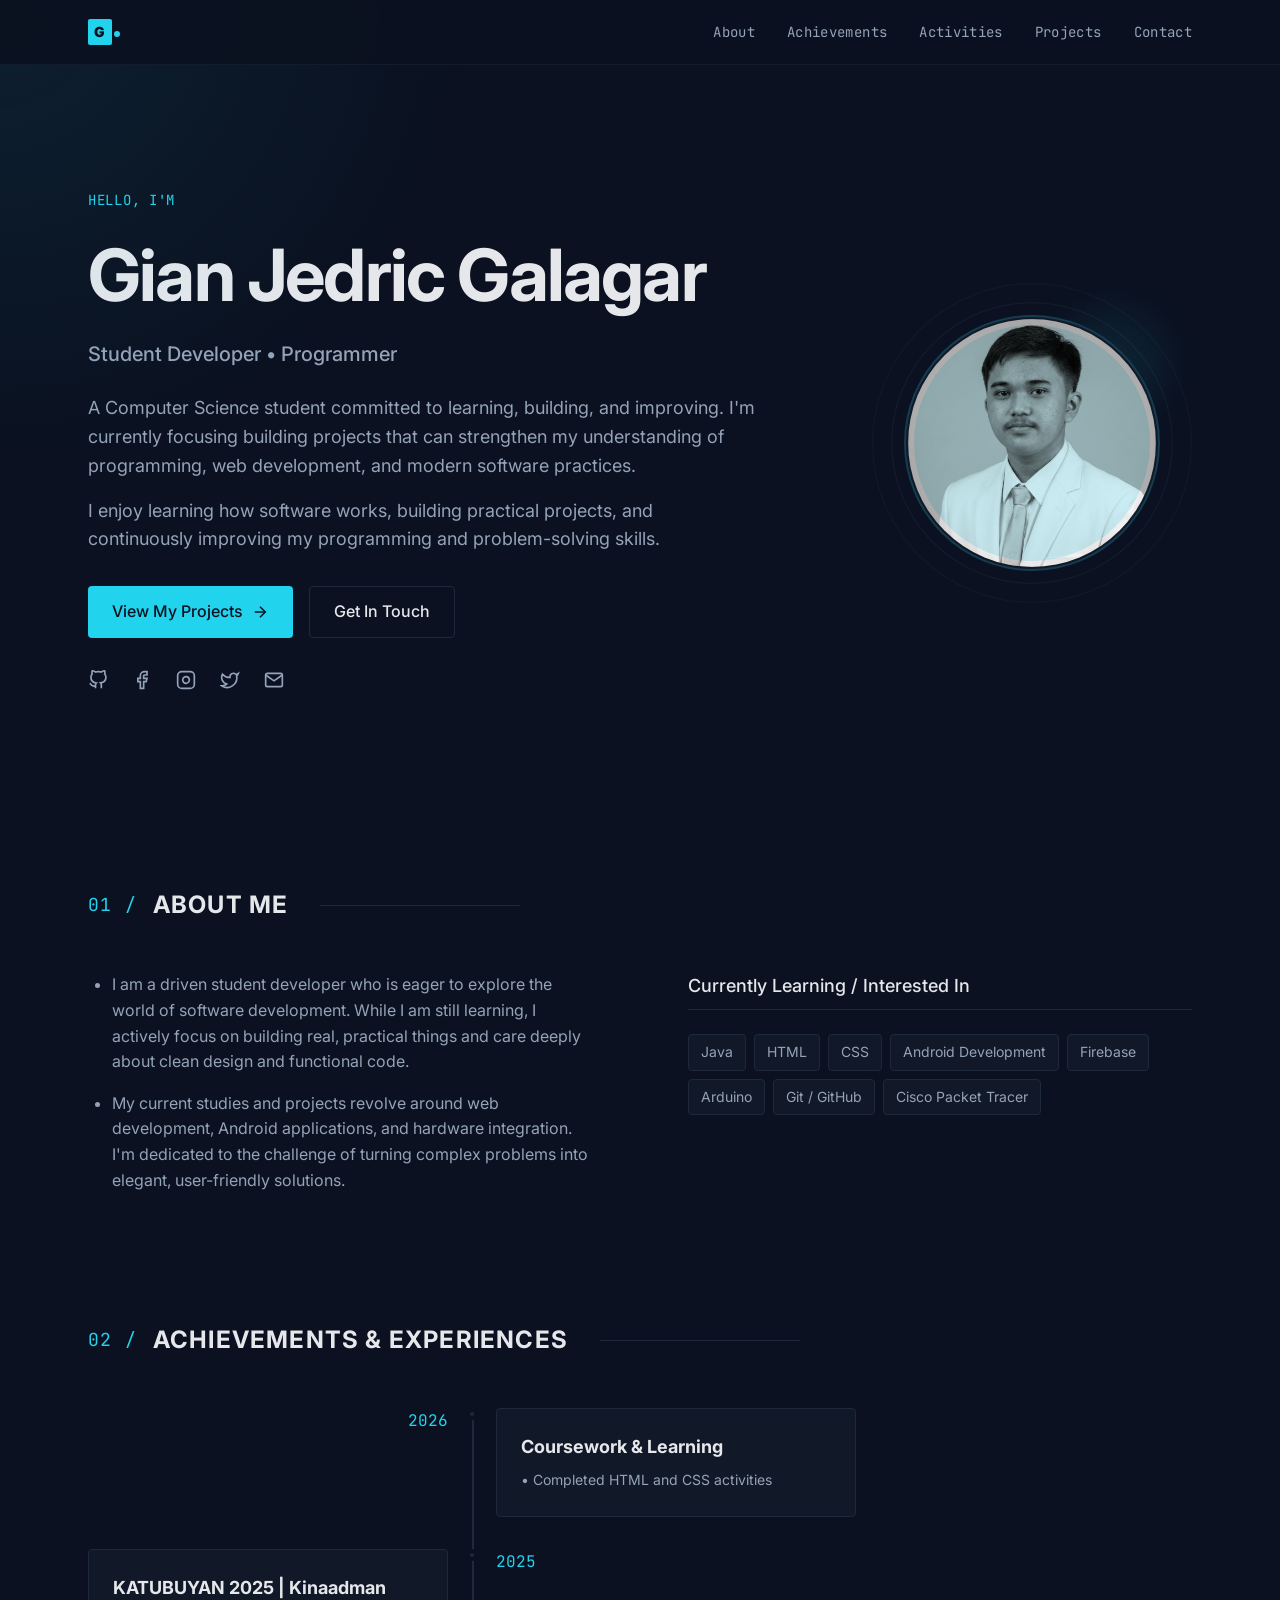
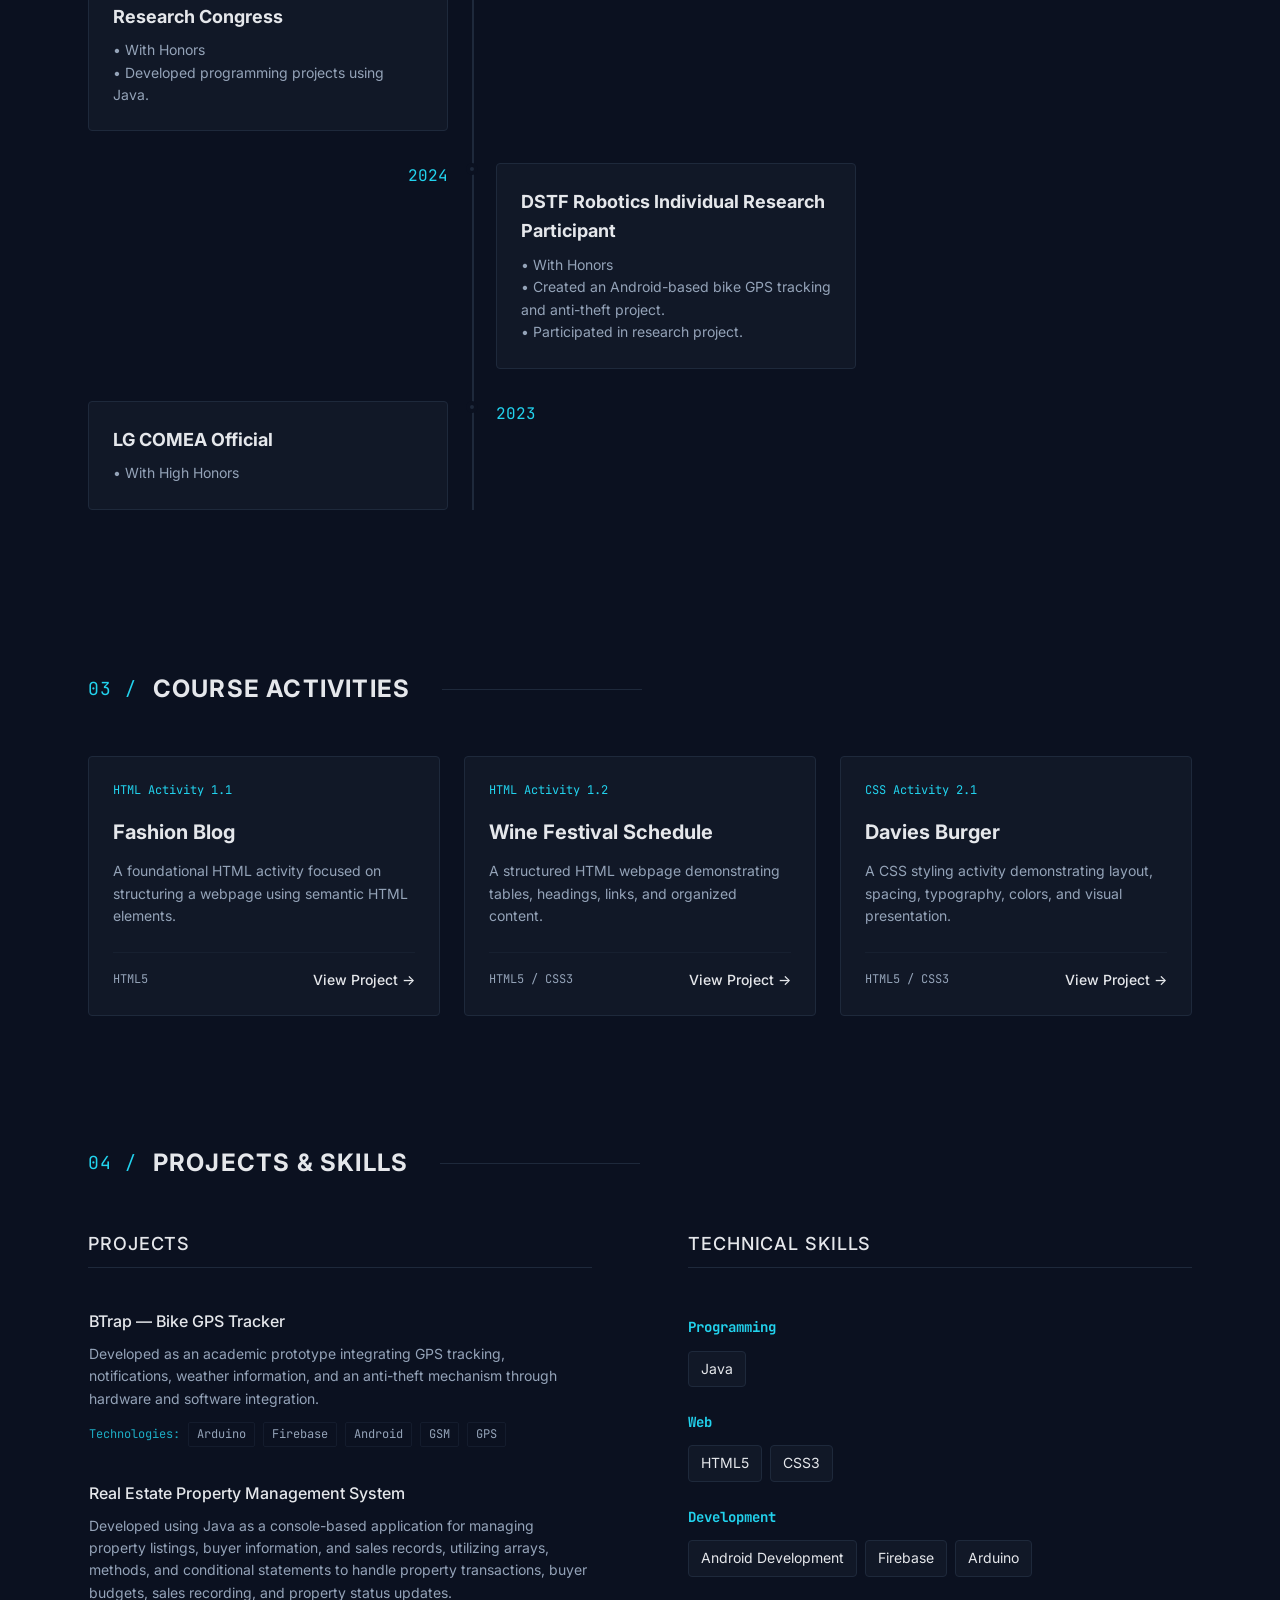
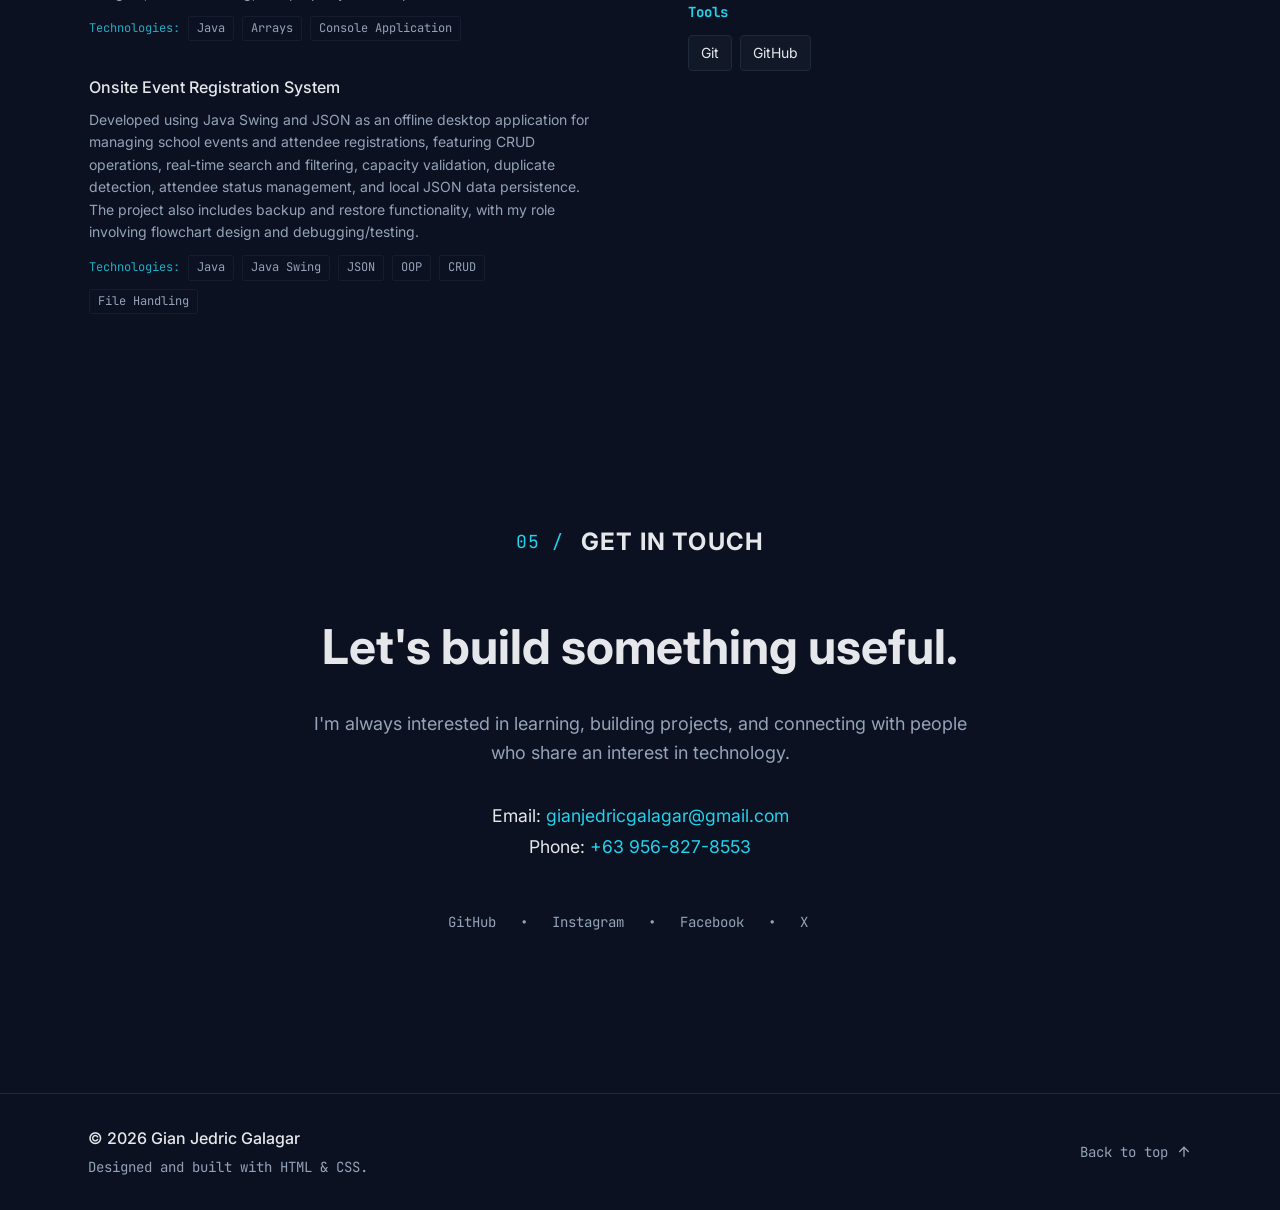
==== commit 21c24af1: "Added "Cisco Packet Tracer" and fixes on Project Systems" ====
--- a/index.html
+++ b/index.html
@@ -106,6 +106,7 @@
             <span class="tag">Firebase</span>
             <span class="tag">Arduino</span>
             <span class="tag">Git / GitHub</span>
+            <span class="tag">Cisco Packet Tracer</span>
           </div>
         </div>
       </div>
@@ -223,7 +224,7 @@
             </div>
           </a>
 
-          <a href="https:gaarrrrr.github.io/Portfolio/Onsite%20Event%20Registration%20System%20Documentation.pdf" target="_blank" class="research-link block-card">
+          <a href="https://gaarrrrr.github.io/Portfolio/Onsite%20Event%20Registration%20System%20Documentation.pdf" target="_blank" class="research-link block-card">
             <h4>Real Estate Property Management System <svg width="16" height="16" viewBox="0 0 24 24" fill="none" stroke="currentColor" stroke-width="2"><line x1="7" y1="17" x2="17" y2="7"></line><polyline points="7 7 17 7 17 17"></polyline></svg></h4>
             <p class="card-desc" style="margin-top: 0.5rem; margin-bottom: 0.75rem; line-height: 1.6;">
               Developed using Java as a console-based application for managing property listings, buyer information, and sales records, utilizing arrays, methods, and conditional statements to handle property transactions, buyer budgets, sales recording, and property status updates.
@@ -236,7 +237,7 @@
             </div>
           </a>
 
-          <a href="https:gaarrrrr.github.io/Portfolio/REAL%20ESTATE%20PROPERTY%20MANAGEMENT%20SYSTEM%20-%20Short%20Documentation.pdf" targer="_blank" class="research-link block-card">
+          <a href="https://gaarrrrr.github.io/Portfolio/REAL%20ESTATE%20PROPERTY%20MANAGEMENT%20SYSTEM%20-%20Short%20Documentation.pdf" targer="_blank" class="research-link block-card">
             <h4>Onsite Event Registration System <svg width="16" height="16" viewBox="0 0 24 24" fill="none" stroke="currentColor" stroke-width="2"><line x1="7" y1="17" x2="17" y2="7"></line><polyline points="7 7 17 7 17 17"></polyline></svg></h4>
             <p class="card-desc" style="margin-top: 0.5rem; margin-bottom: 0.75rem; line-height: 1.6;">
               Developed using Java Swing and JSON as an offline desktop application for managing school events and attendee registrations, featuring CRUD operations, real-time search and filtering, capacity validation, duplicate detection, attendee status management, and local JSON data persistence. The project also includes backup and restore functionality, with my role involving flowchart design and debugging/testing.
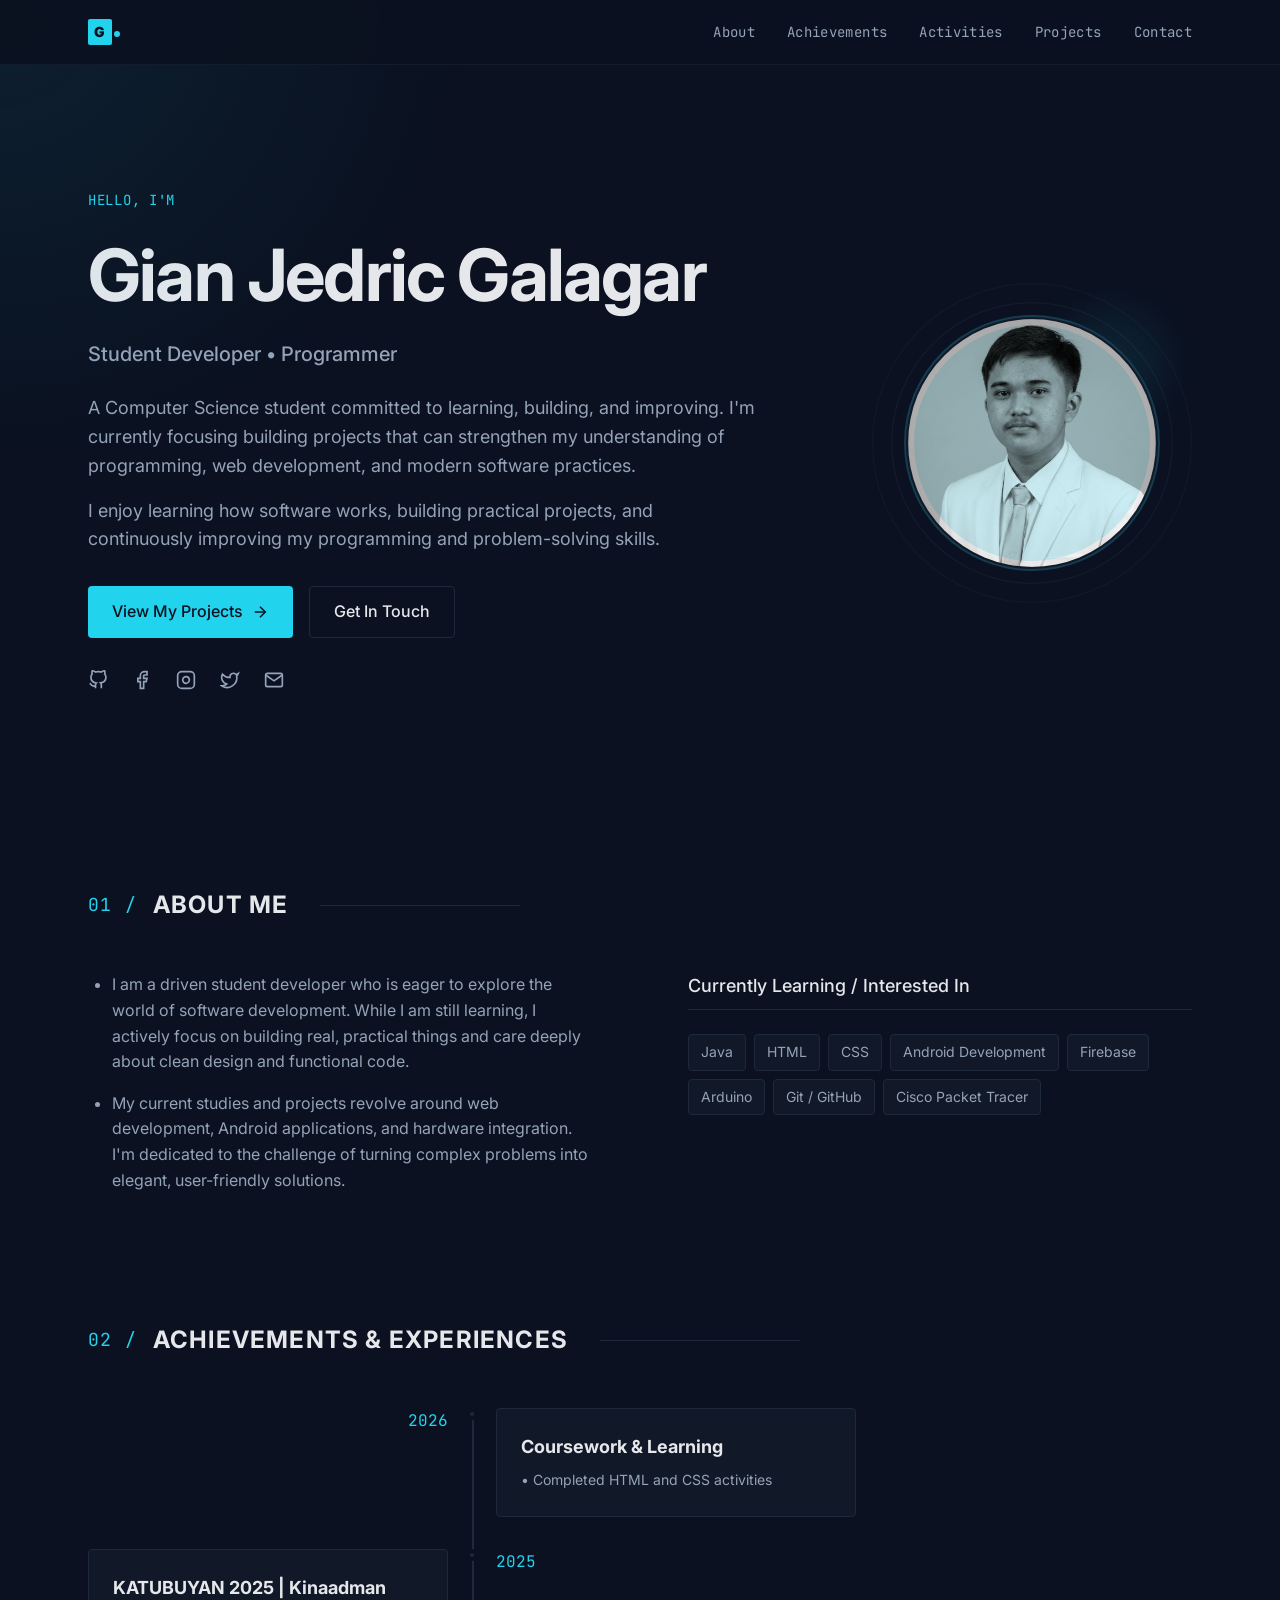
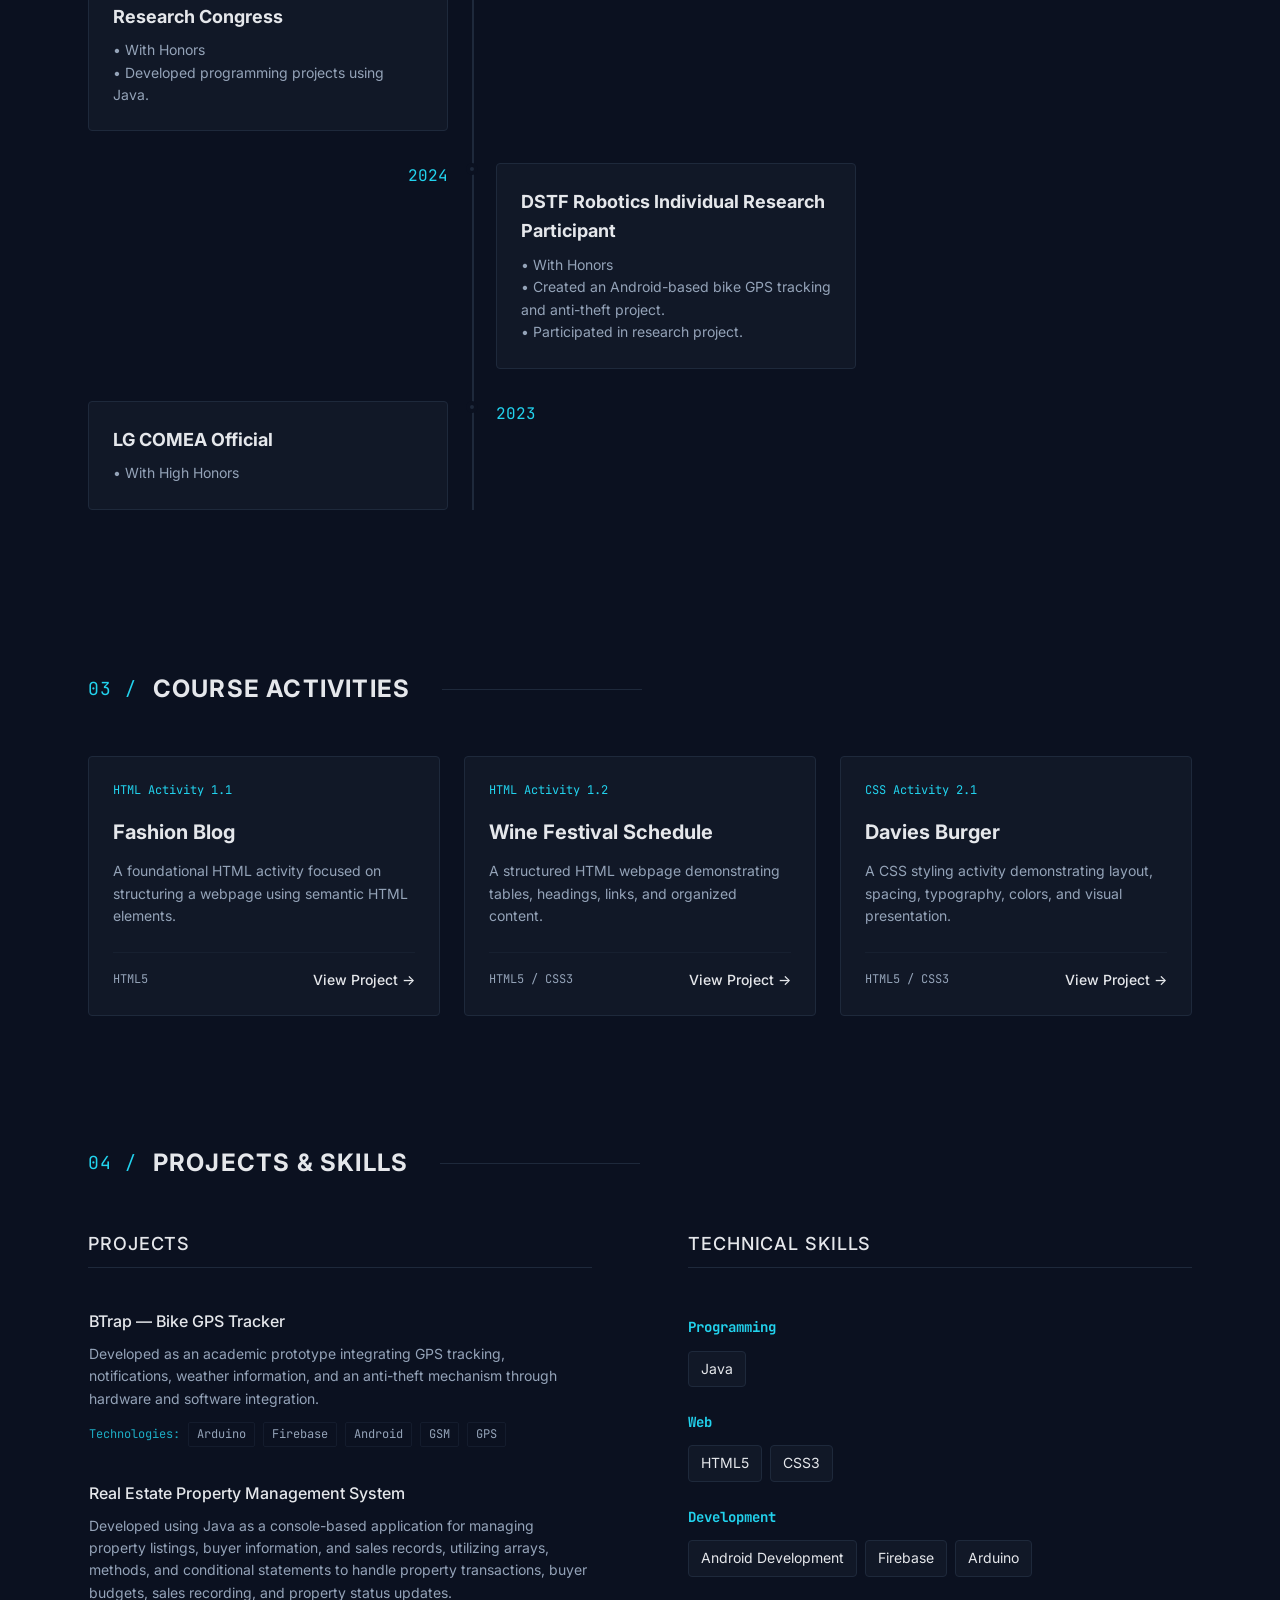
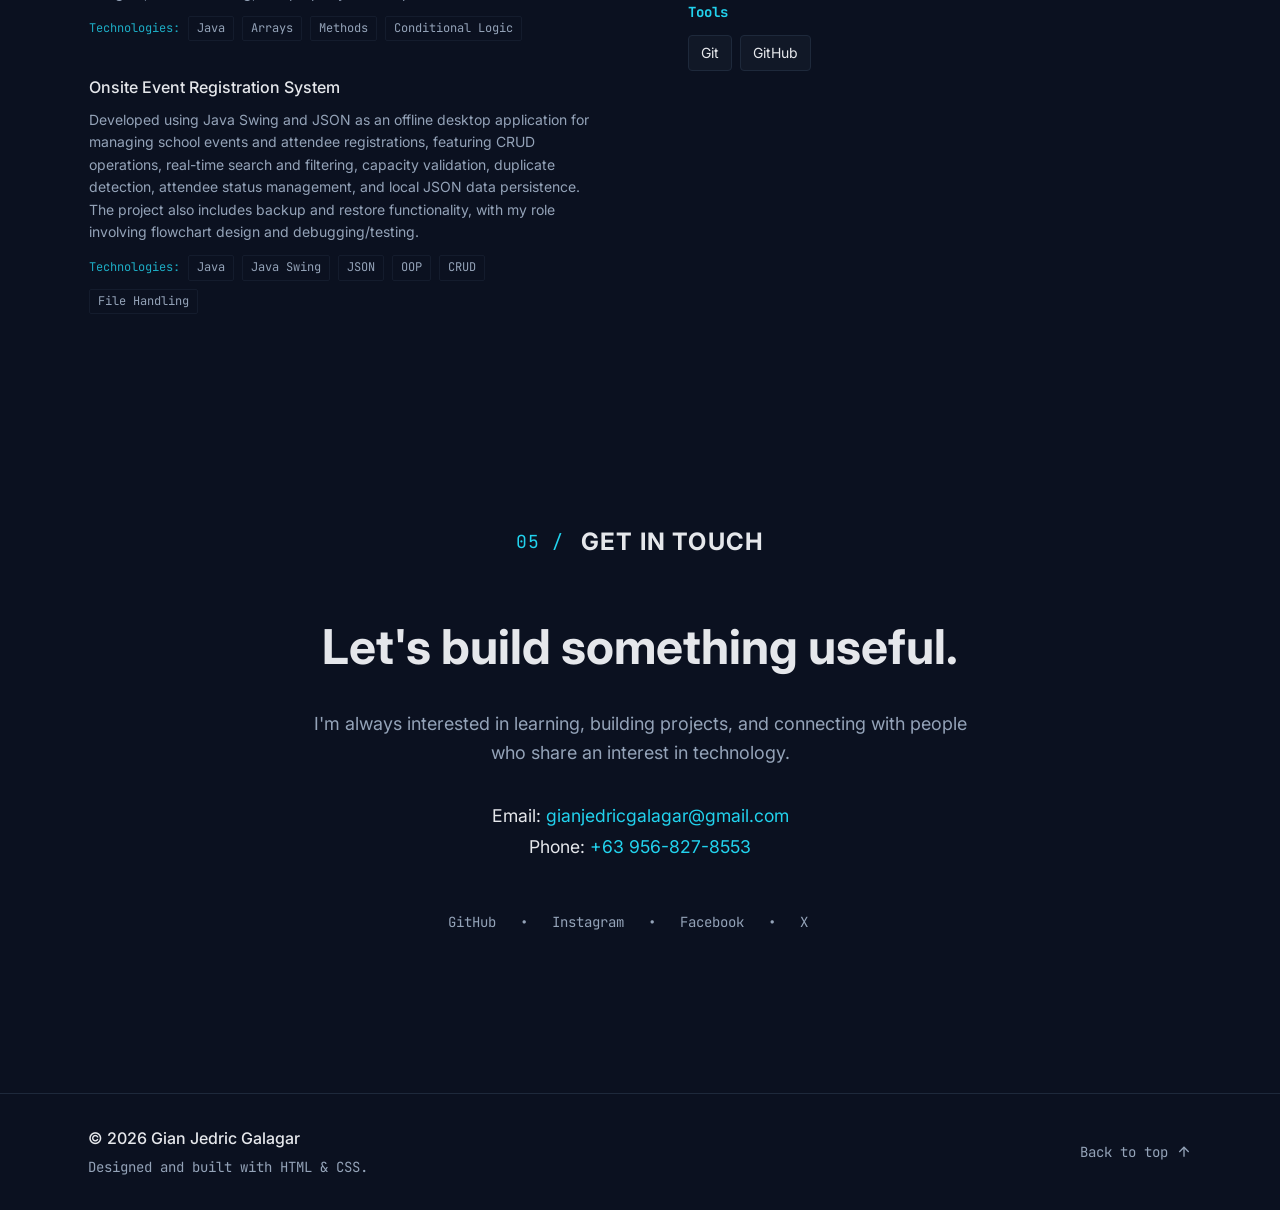
==== commit 3b50b2c8: "Small Minor Bug Fixes" ====
--- a/index.html
+++ b/index.html
@@ -233,11 +233,12 @@
               <span class="tech-label-inline">Technologies:</span>
               <span class="tech-tag-sm">Java</span>
               <span class="tech-tag-sm">Arrays</span>
-              <span class="tech-tag-sm">Console Application</span>
+              <span class="tech-tag-sm">Methods</span>
+              <span class="tech-tag-sm">Conditional Logic</span>
             </div>
           </a>
 
-          <a href="https://gaarrrrr.github.io/Portfolio/REAL%20ESTATE%20PROPERTY%20MANAGEMENT%20SYSTEM%20-%20Short%20Documentation.pdf" targer="_blank" class="research-link block-card">
+          <a href="https://gaarrrrr.github.io/Portfolio/REAL%20ESTATE%20PROPERTY%20MANAGEMENT%20SYSTEM%20-%20Short%20Documentation.pdf" target="_blank" class="research-link block-card">
             <h4>Onsite Event Registration System <svg width="16" height="16" viewBox="0 0 24 24" fill="none" stroke="currentColor" stroke-width="2"><line x1="7" y1="17" x2="17" y2="7"></line><polyline points="7 7 17 7 17 17"></polyline></svg></h4>
             <p class="card-desc" style="margin-top: 0.5rem; margin-bottom: 0.75rem; line-height: 1.6;">
               Developed using Java Swing and JSON as an offline desktop application for managing school events and attendee registrations, featuring CRUD operations, real-time search and filtering, capacity validation, duplicate detection, attendee status management, and local JSON data persistence. The project also includes backup and restore functionality, with my role involving flowchart design and debugging/testing.
